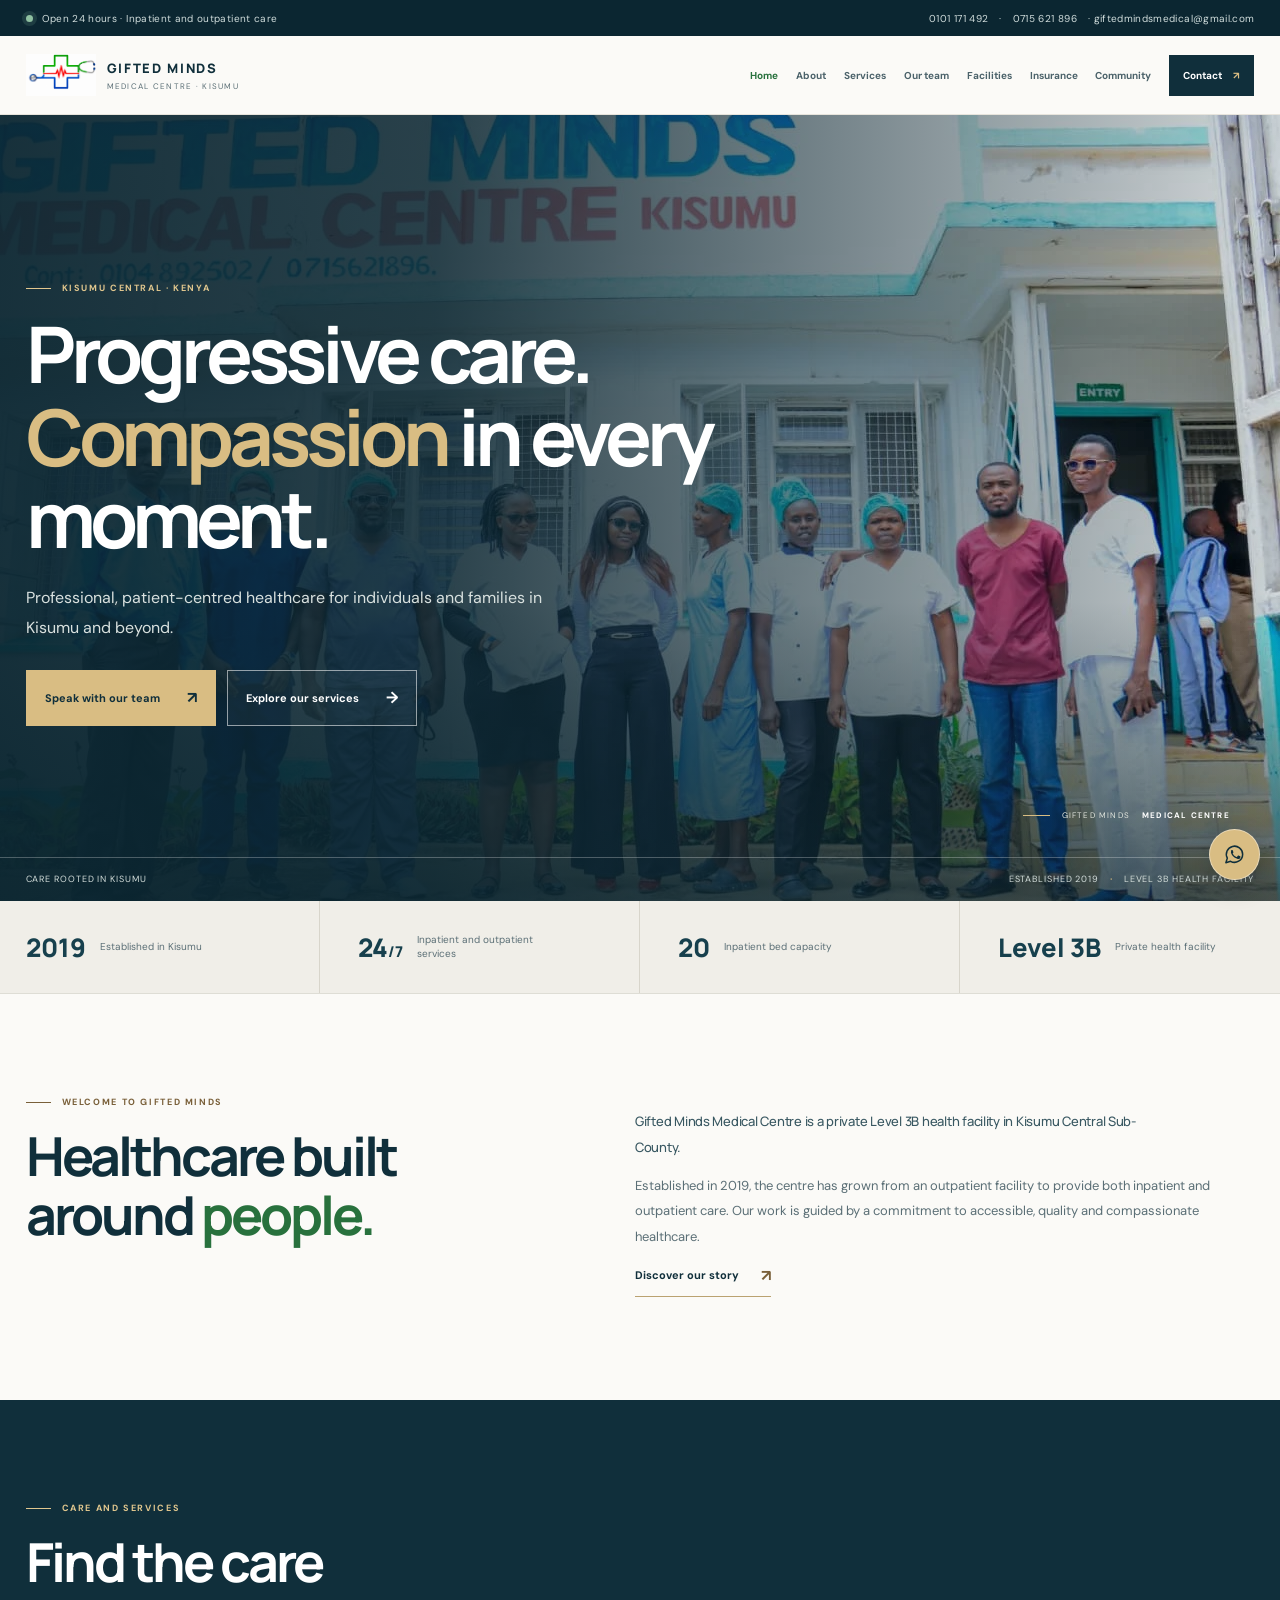
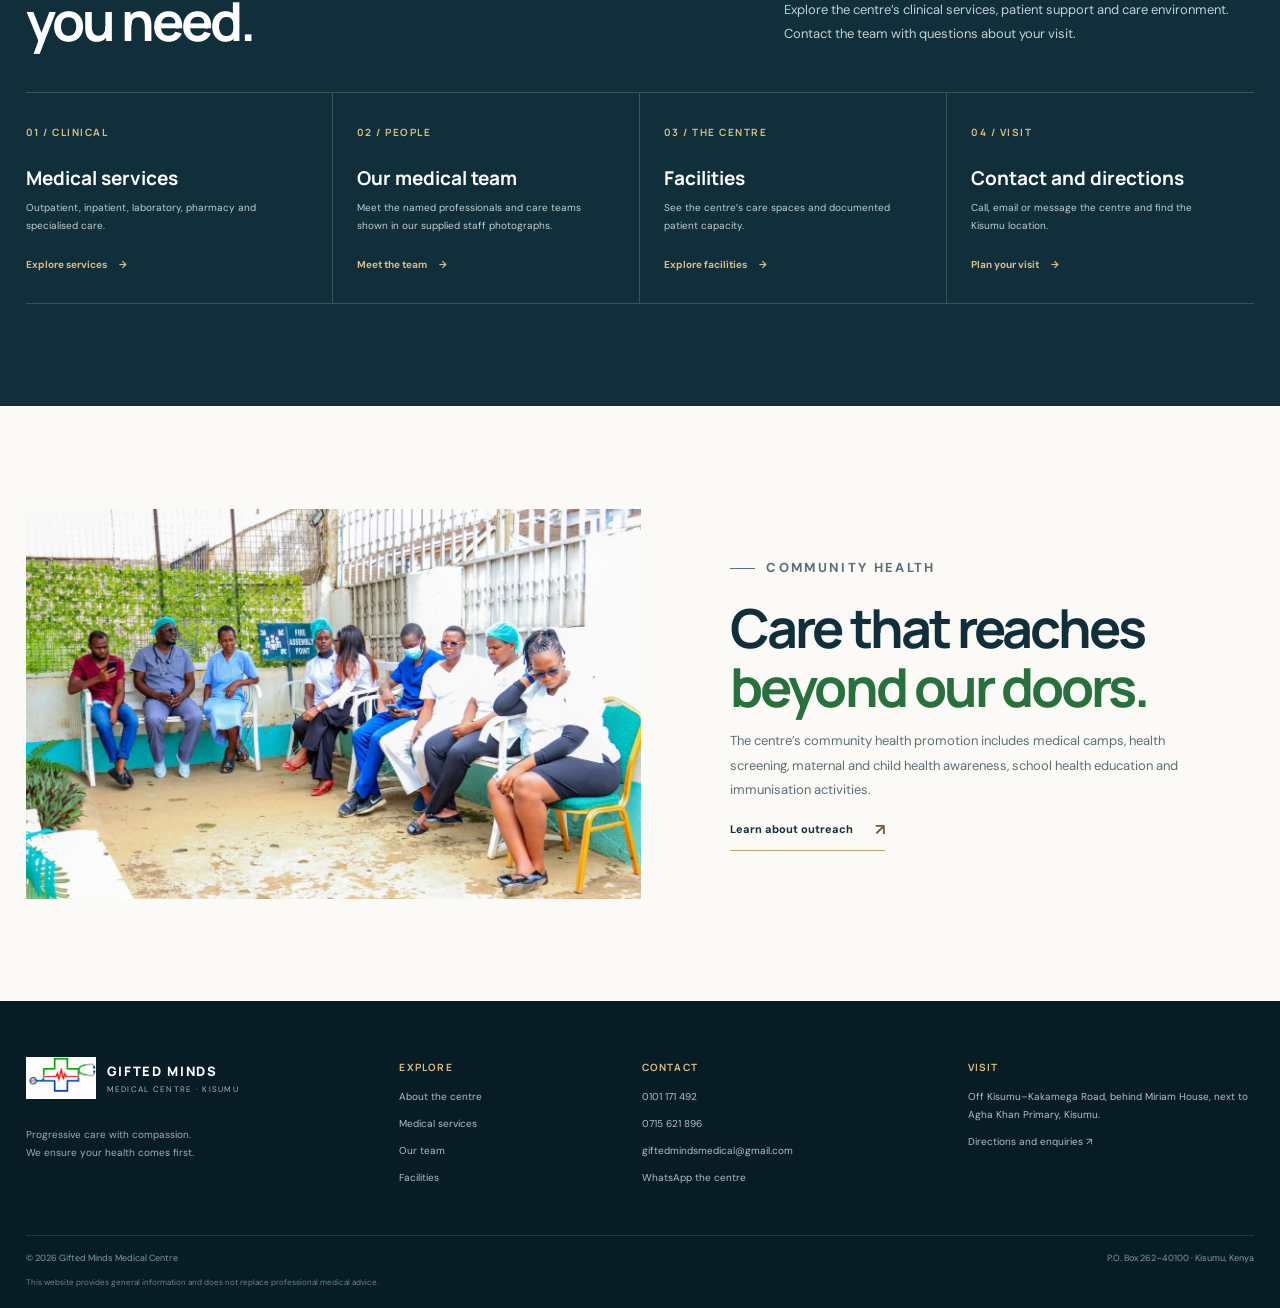
==== index.html @ 971e33fe "feat: publish Gifted Minds Medical Centre website" ====
<!doctype html>
<html lang="en-KE">
  <head>
    <meta charset="utf-8">
    <meta name="viewport" content="width=device-width, initial-scale=1">
    <meta name="theme-color" content="#102f3b">
    <meta name="description" content="Gifted Minds Medical Centre is a private Level 3B health facility in Kisumu, Kenya, with 24-hour inpatient and outpatient care.">
    <meta property="og:type" content="website">
    <meta property="og:title" content="Gifted Minds Medical Centre | Kisumu">
    <meta property="og:description" content="Progressive care with compassion. Discover services and contact Gifted Minds Medical Centre in Kisumu.">
    <meta property="og:image" content="assets/images/facility-19.23.43.webp">
    <title>

      Gifted Minds Medical Centre | Kisumu, Kenya

    </title>
    <link rel="icon" type="image/png" sizes="64x64" href="assets/favicon.png">
    <link rel="preconnect" href="https://fonts.googleapis.com">
    <link rel="preconnect" href="https://fonts.gstatic.com" crossorigin="">
    <link href="https://fonts.googleapis.com/css2?family=DM+Sans:wght@400;500;600;700&amp;family=Manrope:wght@400;500;600;700;800&amp;display=swap" rel="stylesheet">
    <link rel="stylesheet" href="styles.css">
  </head>
  <body>
    <a class="skip-link" href="#main-content">Skip to main content</a>
    <div class="utility">
      <div class="container utility__inner">
        <span class="utility__status"><i class="utility__dot" aria-hidden="true"></i>Open 24 hours · Inpatient and outpatient care</span>
        <div class="utility__contacts">
          <a href="tel:0101171492">0101 171 492</a><span aria-hidden="true">·</span><a href="tel:0715621896">0715 621 896</a><span class="utility__email">· <a href="mailto:giftedmindsmedical@gmail.com">giftedmindsmedical@gmail.com</a></span>
        </div>
      </div>
    </div>
    <header class="site-header">
      <div class="container nav-wrap">
        <a class="brand" href="index.html" aria-label="Gifted Minds Medical Centre home"><img class="brand-logo" src="assets/hospital-logo.png" width="600" height="362" alt="Gifted Minds Medical Centre logo"><span class="brand-copy"><strong>GIFTED MINDS</strong><small>MEDICAL CENTRE · KISUMU</small></span></a>
        <button class="menu-toggle" type="button" aria-label="Open navigation" aria-expanded="false" aria-controls="primary-navigation">
          <span></span><span></span><span></span>
        </button>
        <nav class="primary-nav" id="primary-navigation" aria-label="Main navigation">
          <a href="index.html" aria-current="page">Home</a><a href="about.html">About</a><a href="services.html">Services</a><a href="team.html">Our team</a><a href="facilities.html">Facilities</a><a href="insurance.html">Insurance</a><a href="community.html">Community</a><a class="nav-cta" href="contact.html">Contact <span aria-hidden="true">↗</span></a>
        </nav>
      </div>
    </header>
    <main id="main-content">
      <section class="home-hero" aria-labelledby="home-title">
        <img class="home-hero__image" src="assets/images/facility-19.23.43.webp" alt="Gifted Minds Medical Centre team outside the Kisumu facility" fetchpriority="high" width="1280" height="853">
        <div class="home-hero__shade" aria-hidden="true">
        </div>
        <div class="container home-hero__inner">
          <div class="home-hero__copy">
            <p class="eyebrow eyebrow--light">

              Kisumu Central · Kenya


            </p>
            <h1 id="home-title">

              Progressive care.<br><em>Compassion</em> in every moment.


            </h1>
            <p class="home-hero__summary">

              Professional, patient-centred healthcare for individuals and families in Kisumu and beyond.


            </p>
            <div class="home-hero__actions">
              <a class="button button--gold" href="contact.html">Speak with our team <span aria-hidden="true">↗</span></a><a class="button button--outline" href="services.html">Explore our services <span aria-hidden="true">→</span></a>
            </div>
          </div>
          <div class="home-hero__note" aria-hidden="true">

            GIFTED MINDS<br><b>MEDICAL CENTRE</b>
          </div>
        </div>
        <div class="hero-caption">
          <div class="container hero-caption__inner">
            <span>Care rooted in Kisumu</span><span>Established 2019 <b>·</b> Level 3B health facility</span>
          </div>
        </div>
      </section>
      <section class="home-facts" aria-label="Facility details">
        <div class="home-facts__item">
          <strong>2019</strong><span>Established in Kisumu</span>
        </div>
        <div class="home-facts__item">
          <strong>24<small>/7</small></strong><span>Inpatient and outpatient services</span>
        </div>
        <div class="home-facts__item">
          <strong>20</strong><span>Inpatient bed capacity</span>
        </div>
        <div class="home-facts__item">
          <strong>Level 3B</strong><span>Private health facility</span>
        </div>
      </section>
      <section class="section">
        <div class="container home-intro">
          <div>
            <p class="eyebrow">

              Welcome to Gifted Minds


            </p>
            <h2 class="display-title">

              Healthcare built around <em>people.</em>
            </h2>
          </div>
          <div class="home-intro__copy">
            <p class="lead">

              Gifted Minds Medical Centre is a private Level 3B health facility in Kisumu Central Sub-County.


            </p>
            <p>

              Established in 2019, the centre has grown from an outpatient facility to provide both inpatient and outpatient care. Our work is guided by a commitment to accessible, quality and compassionate healthcare.


            </p>
            <a class="text-link" href="about.html">Discover our story <span aria-hidden="true">↗</span></a>
          </div>
        </div>
      </section>
      <section class="section section--navy">
        <div class="container">
          <div class="section-head">
            <div>
              <p class="eyebrow eyebrow--light">

                Care and services


              </p>
              <h2 class="display-title">

                Find the care<br>you need.


              </h2>
            </div>
            <p>

              Explore the centre’s clinical services, patient support and care environment. Contact the team with questions about your visit.


            </p>
          </div>
          <div class="home-pathways">
            <article class="pathway">
              <span class="pathway__number">01 / CLINICAL</span>
              <h3>

                Medical services


              </h3>
              <p>

                Outpatient, inpatient, laboratory, pharmacy and specialised care.


              </p>
              <a href="services.html">Explore services <span aria-hidden="true">→</span></a>
            </article>
            <article class="pathway">
              <span class="pathway__number">02 / PEOPLE</span>
              <h3>

                Our medical team


              </h3>
              <p>

                Meet the named professionals and care teams shown in our supplied staff photographs.


              </p>
              <a href="team.html">Meet the team <span aria-hidden="true">→</span></a>
            </article>
            <article class="pathway">
              <span class="pathway__number">03 / THE CENTRE</span>
              <h3>

                Facilities


              </h3>
              <p>

                See the centre’s care spaces and documented patient capacity.


              </p>
              <a href="facilities.html">Explore facilities <span aria-hidden="true">→</span></a>
            </article>
            <article class="pathway">
              <span class="pathway__number">04 / VISIT</span>
              <h3>

                Contact and directions


              </h3>
              <p>

                Call, email or message the centre and find the Kisumu location.


              </p>
              <a href="contact.html">Plan your visit <span aria-hidden="true">→</span></a>
            </article>
          </div>
        </div>
      </section>
      <section class="section">
        <div class="container home-community">
          <div class="home-community__photo">
            <img src="assets/images/facility-19.23.42-1.webp" alt="Community members gathered during a health outreach activity" loading="lazy" width="1280" height="853">
          </div>
          <div class="home-community__copy">
            <p class="eyebrow">

              Community health


            </p>
            <h2 class="display-title">

              Care that reaches <em>beyond our doors.</em>
            </h2>
            <p>

              The centre’s community health promotion includes medical camps, health screening, maternal and child health awareness, school health education and immunisation activities.


            </p>
            <a class="text-link" href="community.html">Learn about outreach <span aria-hidden="true">↗</span></a>
          </div>
        </div>
      </section>
    </main>
    <footer class="site-footer">
      <div class="container footer-grid">
        <div>
          <a class="brand brand--footer" href="index.html"><img class="brand-logo" src="assets/hospital-logo.png" width="600" height="362" alt="Gifted Minds Medical Centre logo"><span class="brand-copy"><strong>GIFTED MINDS</strong><small>MEDICAL CENTRE · KISUMU</small></span></a>
          <p class="footer-about">

            Progressive care with compassion.<br>We ensure your health comes first.


          </p>
        </div>
        <div class="footer-col">
          <h2>

            Explore


          </h2>
          <a href="about.html">About the centre</a><a href="services.html">Medical services</a><a href="team.html">Our team</a><a href="facilities.html">Facilities</a>
        </div>
        <div class="footer-col">
          <h2>

            Contact


          </h2>
          <a href="tel:0101171492">0101 171 492</a><a href="tel:0715621896">0715 621 896</a><a href="mailto:giftedmindsmedical@gmail.com">giftedmindsmedical@gmail.com</a><a href="https://wa.me/254100261446" target="_blank" rel="noopener noreferrer">WhatsApp the centre</a>
        </div>
        <div class="footer-col">
          <h2>

            Visit


          </h2>
          <p>

            Off Kisumu–Kakamega Road, behind Miriam House, next to Agha Khan Primary, Kisumu.


          </p>
          <a href="contact.html">Directions and enquiries ↗</a>
        </div>
      </div>
      <div class="container footer-bottom">
        <span>© <span data-year=""></span> Gifted Minds Medical Centre</span><span>P.O. Box 262–40100 · Kisumu, Kenya</span>
      </div>
      <div class="container">
        <p class="footer-disclaimer">

          This website provides general information and does not replace professional medical advice.


        </p>
      </div>
    </footer>
    <a class="whatsapp-float" href="https://wa.me/254100261446" target="_blank" rel="noopener noreferrer" aria-label="Contact Gifted Minds Medical Centre on WhatsApp"><svg viewbox="0 0 24 24" aria-hidden="true"><path d="M20.5 11.7a8.5 8.5 0 0 1-12.6 7.4L3 20.5l1.5-4.7A8.5 8.5 0 1 1 20.5 11.7Z"></path><path d="M8.2 7.8c.3-.6.6-.6 1-.6h.4c.2 0 .4.1.5.4l.7 1.7c.1.2.1.4 0 .6l-.5.7c-.2.2-.3.4-.1.7.2.4.8 1.3 1.7 2 .9.8 1.7 1 2.1 1.2.3.1.5 0 .7-.2l.8-1c.2-.2.4-.3.7-.2l1.7.8c.3.1.4.3.4.5 0 .3-.2 1.3-.8 1.7-.5.4-1.2.7-2.1.5-.6-.1-1.4-.4-2.4-.9-1.4-.7-2.6-1.9-3.4-3-.7-.9-1.2-2-1.3-2.8-.1-.9.2-1.7.6-2.1Z"></path></svg></a><script src="script.js" defer=""></script>
  </body>
</html>
---- styles.css ----
:root {
  color-scheme: light;
  --navy: #102f3b;
  --navy-deep: #0b2631;
  --teal: #28713d;
  --teal-light: #e0ebe2;
  --gold: #d9bd83;
  --paper: #fbfaf7;
  --stone: #f0eee8;
  --ink: #173540;
  --muted: #5b6f76;
  --line: #deddd5;
  --white: #fff;
  --font-body: "DM Sans", "Segoe UI", sans-serif;
  --font-display: Manrope, "DM Sans", sans-serif;
  --site-width: 2560px;
  --header-stack: 114px;
  font-family: var(--font-body);
  color: var(--ink);
  background: var(--paper);
  font-synthesis: none;
  text-rendering: optimizeLegibility;
}

*,
*::before,
*::after { box-sizing: border-box; }

html { scroll-behavior: smooth; scroll-padding-top: 96px; }
body { margin: 0; min-width: 320px; background: var(--paper); font-size: 15px; line-height: 1.7; -webkit-font-smoothing: antialiased; }
img { display: block; max-width: 100%; }
a { color: inherit; text-decoration: none; }
button, a { -webkit-tap-highlight-color: transparent; }
a:focus-visible, button:focus-visible { outline: 2px solid var(--navy); outline-offset: 3px; box-shadow: 0 0 0 2px var(--white); }
::selection { color: var(--navy-deep); background: #e8d6aa; }

.skip-link { position: fixed; z-index: 100; top: 8px; left: 8px; padding: 10px 14px; color: var(--white); background: var(--navy); transform: translateY(-150%); }
.skip-link:focus { transform: translateY(0); }
.container { width: min(96%, var(--site-width)); margin-inline: auto; }
.eyebrow { display: flex; align-items: center; gap: 11px; margin: 0 0 17px; color: #795f39; font-size: 9px; font-weight: 700; letter-spacing: .18em; line-height: 1.4; text-transform: uppercase; }
.eyebrow::before { width: 25px; height: 1px; background: currentColor; content: ""; }
.eyebrow--light { color: #e1c78e; }
.display-title { margin: 0; color: var(--navy); font: 700 clamp(2.4rem, 4.2vw, 4.2rem)/1.1 var(--font-display); letter-spacing: -.055em; }
.display-title em { color: var(--teal); font-style: normal; }
.lead { color: #405d66; font: 500 clamp(1.05rem, 1.5vw, 1.28rem)/1.7 var(--font-display); letter-spacing: -.02em; }
.section { padding-block: clamp(64px, 8vw, 124px); }
.section--stone { background: var(--stone); }
.section--navy { color: var(--white); background: var(--navy); }
.section--navy .display-title { color: var(--white); }
.section--navy .display-title em, .page-intro--navy .display-title em { color: #b8dfb5; }
.section-head { display: flex; align-items: end; justify-content: space-between; gap: 36px; margin-bottom: 42px; }
.section-head > p { max-width: 470px; margin: 0 0 4px; color: var(--muted); font-size: 13px; line-height: 1.85; }
.section--navy .section-head > p { color: #c2d0d1; }
.body-copy { max-width: 68ch; color: var(--muted); font-size: 13px; line-height: 1.95; }
.text-link { display: inline-flex; align-items: center; gap: 22px; padding-bottom: 7px; border-bottom: 1px solid #baa271; color: var(--navy); font-size: 11px; font-weight: 700; }
.text-link span { color: #795f39; font-size: 16px; }
.button { display: inline-flex; min-height: 49px; align-items: center; justify-content: space-between; gap: 27px; padding: 13px 18px; border: 1px solid transparent; font-size: 11px; font-weight: 700; transition: background-color .2s ease, color .2s ease, transform .2s ease; }
.button:hover { transform: translateY(-2px); }
.button span { font-size: 16px; }
.button--gold { color: var(--navy); background: var(--gold); }
.button--gold:hover { background: #ead4a5; }
.button--outline { border-color: #ffffff8c; color: var(--white); background: #ffffff08; }
.button--outline:hover { background: #ffffff1c; }
.button--navy { color: var(--white); background: var(--navy); }
.button--navy:hover { background: var(--teal); }

/* Utility and global navigation */
.utility { min-height: 36px; color: #d2dedd; background: var(--navy-deep); font-size: 10px; letter-spacing: .035em; }
.utility__inner { display: flex; min-height: 36px; align-items: center; justify-content: space-between; gap: 16px; }
.utility__status { display: flex; align-items: center; gap: 9px; }
.utility__dot { width: 7px; height: 7px; border-radius: 50%; background: #8fc1a1; box-shadow: 0 0 0 4px #8fc1a126; }
.utility__contacts { display: flex; align-items: center; gap: 11px; }
.utility a:hover { color: var(--white); }
.site-header { position: sticky; z-index: 30; top: 0; border-bottom: 1px solid #e7e4dc; background: #fbfaf7f5; backdrop-filter: blur(14px); }
.nav-wrap { display: flex; min-height: 78px; align-items: center; justify-content: space-between; gap: 28px; }
.brand { display: inline-flex; flex: 0 0 auto; align-items: center; gap: 11px; }
.brand-logo { width: 70px; height: 44px; flex: 0 0 auto; object-fit: contain; }
.brand-copy { display: flex; flex-direction: column; line-height: 1.2; }
.brand-copy strong { color: var(--navy); font: 800 13px var(--font-display); letter-spacing: .13em; }
.brand-copy small { margin-top: 5px; color: #5b6f76; font-size: 8px; letter-spacing: .16em; }
.primary-nav { display: flex; align-items: center; justify-content: end; gap: clamp(12px, 1.4vw, 25px); }
.primary-nav a { color: #4b626a; font-size: 10px; font-weight: 700; white-space: nowrap; transition: color .2s ease; }
.primary-nav a:hover, .primary-nav a[aria-current="page"]:not(.nav-cta) { color: var(--teal); }
.primary-nav .nav-cta { padding: 12px 14px; color: var(--white); background: var(--navy); }
.primary-nav .nav-cta:hover, .primary-nav .nav-cta[aria-current="page"] { background: var(--teal); }
.nav-cta span { margin-left: 9px; color: var(--gold); }
.menu-toggle { display: none; width: 44px; height: 44px; align-items: center; justify-content: center; flex-direction: column; gap: 5px; border: 1px solid var(--line); background: transparent; cursor: pointer; }
.menu-toggle span { width: 19px; height: 2px; background: var(--navy); transition: transform .2s ease, opacity .2s ease; }
.menu-toggle[aria-expanded="true"] span:first-child { transform: translateY(7px) rotate(45deg); }
.menu-toggle[aria-expanded="true"] span:nth-child(2) { opacity: 0; }
.menu-toggle[aria-expanded="true"] span:last-child { transform: translateY(-7px) rotate(-45deg); }

/* Home hero: header stack plus hero equals the visible first screen */
.home-hero { position: relative; display: flex; min-height: calc(100vh - var(--header-stack)); min-height: calc(100svh - var(--header-stack)); overflow: hidden; align-items: center; color: var(--white); background: var(--navy-deep); }
.home-hero__image, .home-hero__shade { position: absolute; inset: 0; width: 100%; height: 100%; }
.home-hero__image { object-fit: cover; object-position: center 42%; }
.home-hero__shade { background: linear-gradient(90deg, #0b2631f2 0%, #0b2631df 34%, #0b263188 67%, #0b26312b 100%), linear-gradient(0deg, #081e27a8 0%, transparent 38%); }
.home-hero__inner { position: relative; z-index: 1; display: flex; min-height: calc(100vh - var(--header-stack)); min-height: calc(100svh - var(--header-stack)); align-items: center; padding-block: clamp(56px, 8vh, 96px) 80px; }
.home-hero__copy { width: min(66%, 900px); }
.home-hero h1 { max-width: 900px; margin: 0; color: var(--white); font: 700 clamp(3.2rem, 6.1vw, 6rem)/1.06 var(--font-display); letter-spacing: -.065em; }
.home-hero h1 em { color: var(--gold); font-style: normal; }
.home-hero__summary { max-width: 550px; margin: 23px 0 28px; color: #d9e1df; font-size: clamp(14px, 1.25vw, 17px); line-height: 1.85; }
.home-hero__actions { display: flex; flex-wrap: wrap; gap: 11px; }
.home-hero__note { position: absolute; right: 2%; bottom: 10%; display: flex; align-items: center; gap: 12px; color: #e2e6df; font-size: 8px; letter-spacing: .15em; line-height: 1.7; }
.home-hero__note::before { width: 27px; height: 1px; background: var(--gold); content: ""; }
.home-hero__note b { color: var(--white); }
.hero-caption { position: absolute; right: 0; bottom: 0; left: 0; border-top: 1px solid #ffffff43; }
.hero-caption__inner { display: flex; min-height: 43px; align-items: center; justify-content: space-between; gap: 20px; color: #d3ddda; font-size: 9px; letter-spacing: .1em; text-transform: uppercase; }
.hero-caption b { padding-inline: 8px; color: var(--gold); }
.home-facts { display: grid; grid-template-columns: repeat(4, 1fr); border-bottom: 1px solid var(--line); background: var(--stone); }
.home-facts__item { display: flex; min-height: 92px; align-items: center; gap: 14px; padding-inline: clamp(15px, 3vw, 46px); border-right: 1px solid #d8d5cb; }
.home-facts__item:first-child { padding-left: max(2vw, calc((100vw - var(--site-width)) / 2)); }
.home-facts__item:last-child { border: 0; }
.home-facts strong { color: #17404d; font: 800 clamp(19px, 2vw, 27px) var(--font-display); white-space: nowrap; }
.home-facts small { font-size: .58em; }
.home-facts span { max-width: 135px; color: #5b6f76; font-size: 10px; line-height: 1.45; }

/* Page introductions and breadcrumbs */
.breadcrumb { display: flex; flex-wrap: wrap; align-items: center; gap: 8px; margin: 0 0 18px; color: #5b6f76; font-size: 10px; }
.breadcrumb a:hover { color: var(--teal); }
.breadcrumb span[aria-current="page"] { color: var(--ink); }
.page-intro { display: grid; grid-template-columns: 1.03fr .97fr; min-height: clamp(420px, 43vw, 620px); background: var(--stone); }
.page-intro__copy { display: flex; flex-direction: column; justify-content: center; padding: clamp(44px, 7vw, 112px) 4vw; }
.page-intro__copy > p:not(.eyebrow):not(.breadcrumb) { max-width: 610px; color: #566b72; font-size: 14px; line-height: 1.9; }
.page-intro__media { position: relative; min-height: 390px; overflow: hidden; background: #d7d8d2; }
.page-intro__media img { width: 100%; height: 100%; object-fit: cover; position: absolute; inset: 0; }
.page-intro__media::after { position: absolute; inset: 45% 0 0; background: linear-gradient(transparent, #0b26315c); content: ""; }
.page-intro__caption { position: absolute; z-index: 1; right: 18px; bottom: 16px; left: 18px; color: var(--white); font-size: 9px; letter-spacing: .08em; }
.page-intro--navy { color: var(--white); background: var(--navy); }
.page-intro--navy .display-title { color: var(--white); }
.page-intro--navy .page-intro__copy > p:not(.eyebrow):not(.breadcrumb) { color: #c2d0d1; }
.page-intro--navy .breadcrumb { color: #b5c6c7; }
.page-intro--navy .breadcrumb span[aria-current="page"] { color: var(--white); }
.page-intro--plain { grid-template-columns: 1fr; min-height: 0; }
.page-intro--plain .page-intro__copy { min-height: 340px; padding-block: 64px; }
.page-intro--plain .display-title { max-width: 970px; }
.page-intro--plain .page-intro__copy > p:not(.eyebrow):not(.breadcrumb) { max-width: 750px; }

/* Home page feature layouts */
.home-intro { display: grid; grid-template-columns: .9fr 1.1fr; gap: clamp(42px, 8vw, 140px); align-items: start; }
.home-intro__copy > p { max-width: 68ch; color: var(--muted); font-size: 13px; line-height: 1.95; }
.home-intro__copy .lead { color: #385761; }
.home-pathways { display: grid; grid-template-columns: repeat(4, 1fr); border-top: 1px solid #ffffff2b; border-bottom: 1px solid #ffffff2b; }
.pathway { min-height: 210px; padding: 26px 24px; border-right: 1px solid #ffffff2b; transition: background-color .2s ease; }
.pathway:first-child { padding-left: 0; }
.pathway:last-child { border: 0; }
.pathway:hover { background: #ffffff0a; }
.pathway__number { color: var(--gold); font: 700 10px var(--font-display); letter-spacing: .15em; }
.pathway h3 { margin: 21px 0 8px; color: var(--white); font: 700 19px var(--font-display); }
.pathway p { max-width: 250px; margin: 0 0 17px; color: #c1cecf; font-size: 10px; line-height: 1.75; }
.pathway a { display: inline-flex; gap: 12px; color: var(--gold); font-size: 10px; font-weight: 700; }
.home-community { display: grid; grid-template-columns: 1.08fr .92fr; gap: clamp(38px, 7vw, 100px); align-items: center; }
.home-community__photo { position: relative; min-height: 390px; }
.home-community__photo img { position: absolute; inset: 0; width: 100%; height: 100%; object-fit: cover; }
.home-community__copy p { max-width: 55ch; color: var(--muted); font-size: 13px; line-height: 1.9; }

/* About page */
.story-grid { display: grid; grid-template-columns: .85fr 1.15fr; gap: clamp(45px, 8vw, 130px); align-items: start; }
.story-grid__aside { position: relative; min-height: 510px; }
.story-grid__aside img { position: absolute; inset: 0; width: 100%; height: 100%; object-fit: cover; }
.story-grid__copy > p { color: var(--muted); font-size: 13px; line-height: 1.95; }
.mission-grid { display: grid; grid-template-columns: repeat(2, 1fr); border-top: 1px solid var(--line); border-bottom: 1px solid var(--line); }
.mission { padding: 32px 36px 35px 0; }
.mission + .mission { padding-left: 36px; border-left: 1px solid var(--line); }
.mission small { color: #795f39; font-size: 9px; font-weight: 700; letter-spacing: .15em; }
.mission p { max-width: 54ch; color: #38545d; font: 600 19px/1.6 var(--font-display); }
.values-grid { display: grid; grid-template-columns: 1.2fr repeat(5, 1fr); gap: 17px; }
.values-grid--spaced { margin-top: 32px; }
.value { min-height: 115px; padding-left: 16px; border-left: 1px solid #d8d4ca; }
.value b { display: block; margin-bottom: 12px; color: #795f39; font: 700 9px var(--font-display); }
.value strong { color: #294750; font: 700 12px/1.5 var(--font-display); }
.history-band { display: grid; grid-template-columns: 1fr 2fr; gap: 70px; align-items: start; }
.history-band__year { color: var(--gold); font: 800 clamp(52px, 8vw, 110px)/1 var(--font-display); letter-spacing: -.06em; }
.history-band__copy { color: #d0dcdb; font-size: 13px; line-height: 1.95; }
.history-band__copy strong { color: var(--white); }
.quality-layout { display: grid; grid-template-columns: 1fr 1fr; gap: clamp(40px, 7vw, 100px); align-items: start; }
.quality-layout .body-copy { margin-top: 18px; }
.quality-list { padding-top: 5px; }
.quality-list h2 { margin: 0 0 13px; color: var(--navy); font: 700 16px var(--font-display); }
.quality-list ul { display: grid; grid-template-columns: 1fr 1fr; gap: 0 20px; margin: 0; padding: 0; list-style: none; border-top: 1px solid var(--line); }
.quality-list li { padding: 11px 0; border-bottom: 1px solid var(--line); color: #425b62; font-size: 10px; }
.quality-list li::before { margin-right: 8px; color: #795f39; content: "+"; }
.quality-list p { margin: 15px 0 0; color: var(--muted); font-size: 10px; }

/* Services */
.service-groups { display: grid; grid-template-columns: repeat(3, 1fr); gap: 1px; border: 1px solid #ffffff23; background: #ffffff23; }
.service-group { min-height: 300px; padding: 27px clamp(20px, 2.4vw, 36px); background: #123542; }
.service-group__index { color: var(--gold); font-size: 8px; font-weight: 700; letter-spacing: .16em; }
.service-group h2 { margin: 15px 0 9px; color: var(--white); font: 700 21px var(--font-display); letter-spacing: -.03em; }
.service-group p { min-height: 45px; margin: 0 0 13px; color: #bccbcd; font-size: 11px; line-height: 1.7; }
.service-group ul { margin: 0; padding: 0; list-style: none; }
.service-group li { padding: 7px 0; border-top: 1px solid #ffffff18; color: #e1e7e4; font-size: 10px; }
.service-group li::before { margin-right: 8px; color: var(--gold); content: "—"; }
.service-note { display: flex; align-items: center; justify-content: space-between; gap: 24px; margin-top: 26px; padding: 20px 0; border-block: 1px solid #ffffff33; }
.service-note p { margin: 0; color: #d0dcdb; font-size: 12px; }
.service-note strong { color: var(--white); }
.service-note a { flex: 0 0 auto; color: var(--gold); font-size: 11px; font-weight: 700; }

/* People page */
.team-feature { display: grid; grid-template-columns: 1fr 1fr; gap: clamp(40px, 7vw, 100px); align-items: center; }
.team-feature__image { position: relative; min-height: 520px; background: var(--stone); }
.team-feature__image img { position: absolute; inset: 0; width: 100%; height: 100%; object-fit: cover; object-position: center 27%; }
.team-feature__copy > p { max-width: 62ch; color: var(--muted); font-size: 13px; line-height: 1.9; }
.people-grid { display: grid; grid-template-columns: repeat(4, 1fr); gap: 16px; }
.person { position: relative; min-height: 340px; overflow: hidden; background: #d5d6d0; }
.person img { position: absolute; inset: 0; width: 100%; height: 100%; object-fit: cover; object-position: center 28%; transition: transform .35s ease; }
.person:hover img { transform: scale(1.025); }
.person::after { position: absolute; inset: 35% 0 0; background: linear-gradient(transparent, #0a222acc); content: ""; }
.person__caption { position: absolute; z-index: 1; right: 15px; bottom: 15px; left: 15px; color: var(--white); }
.person__caption small { color: #e7ce98; font-size: 8px; font-weight: 700; letter-spacing: .13em; text-transform: uppercase; }
.person__caption h2 { margin: 5px 0 0; font: 700 15px/1.35 var(--font-display); }
.person--wide { grid-column: span 2; }
.team-roles { display: grid; grid-template-columns: repeat(4, 1fr); gap: 20px; margin-top: 44px; padding-top: 25px; border-top: 1px solid var(--line); }
.team-roles p { margin: 0; color: #425c64; font-size: 11px; }

/* Facilities */
.facility-gallery { display: grid; grid-template-columns: 1.45fr .85fr .85fr; grid-template-rows: 240px 220px; gap: 12px; }
.facility-gallery figure { position: relative; overflow: hidden; margin: 0; background: #dedbd2; }
.facility-gallery figure:first-child { grid-row: span 2; }
.facility-gallery img { width: 100%; height: 100%; object-fit: cover; transition: transform .35s ease; }
.facility-gallery figure:hover img { transform: scale(1.025); }
.facility-gallery figcaption { position: absolute; right: 0; bottom: 0; left: 0; padding: 18px 15px 12px; color: var(--white); background: linear-gradient(transparent, #0a222acc); font-size: 9px; letter-spacing: .06em; }
.facility-facts { display: grid; grid-template-columns: repeat(4, 1fr); margin-top: 46px; border-block: 1px solid var(--line); }
.facility-fact { padding: 23px 20px; border-right: 1px solid var(--line); }
.facility-fact:first-child { padding-left: 0; }
.facility-fact:last-child { border: 0; }
.facility-fact strong { display: block; color: var(--navy); font: 800 26px var(--font-display); }
.facility-fact span { color: var(--muted); font-size: 10px; }
.facility-list { display: grid; grid-template-columns: repeat(3, 1fr); gap: 0 22px; margin: 25px 0 0; padding: 0; list-style: none; }
.facility-list li { padding: 11px 0; border-bottom: 1px solid var(--line); color: #425b62; font-size: 11px; }
.facility-list li::before { margin-right: 9px; color: #a98d59; content: "+"; }

/* Insurance and community */
.insurance-layout { display: grid; grid-template-columns: .86fr 1.14fr; gap: clamp(38px, 7vw, 110px); align-items: start; }
.insurance-copy p { max-width: 60ch; color: var(--muted); font-size: 13px; line-height: 1.9; }
.insurance-list { border-top: 1px solid var(--line); }
.insurance-row { display: grid; grid-template-columns: 36px 1fr auto; gap: 14px; align-items: center; padding: 19px 0; border-bottom: 1px solid var(--line); }
.insurance-row__icon { display: grid; width: 28px; height: 28px; place-items: center; border-radius: 50%; color: #397359; background: #e2eee7; font-size: 13px; }
.insurance-row__icon--pending { color: #7b613a; background: #f0eadb; }
.insurance-row__text { display: flex; flex-direction: column; }
.insurance-row__text strong { color: #294750; font: 700 13px var(--font-display); }
.insurance-row__text small { margin-top: 4px; color: #5b6f76; font-size: 10px; }
.insurance-row__status { color: #356347; font-size: 8px; font-weight: 700; letter-spacing: .08em; white-space: nowrap; }
.insurance-row__status--pending { color: #7b613a; }
.notice { margin-top: 22px; padding: 18px 20px; border-left: 2px solid var(--gold); background: var(--stone); color: #52686d; font-size: 11px; line-height: 1.8; }
.community-story { display: grid; grid-template-columns: 1.04fr .96fr; gap: clamp(40px, 7vw, 105px); align-items: center; }
.community-story__image { position: relative; min-height: 510px; }
.community-story__image img { position: absolute; inset: 0; width: 100%; height: 100%; object-fit: cover; }
.community-story__copy p { color: var(--muted); font-size: 13px; line-height: 1.9; }
.outreach-list { display: grid; grid-template-columns: 1fr 1fr; margin-top: 22px; border-top: 1px solid var(--line); }
.outreach-list span { padding: 12px 8px 12px 0; border-bottom: 1px solid var(--line); color: #36545c; font-size: 10px; }
.outreach-list span::before { margin-right: 9px; color: #aa8d59; content: "+"; }
.community-partners { padding: 25px 0; border-block: 1px solid #ffffff32; color: #cfdbda; font-size: 11px; line-height: 1.9; }
.community-partners strong { color: var(--white); }

/* Contact */
.contact-layout { display: grid; grid-template-columns: 1fr 1fr; gap: 18px; }
.contact-panel { padding: clamp(24px, 4vw, 48px); background: var(--stone); }
.contact-panel--navy { color: var(--white); background: var(--navy); }
.contact-panel h2 { margin: 0 0 20px; font: 700 22px var(--font-display); }
.contact-panel--navy h2 { color: var(--white); }
.contact-panel address { color: #52686e; font-size: 13px; font-style: normal; line-height: 1.9; }
.contact-panel--navy address { color: #d1dddb; }
.contact-detail-list { display: flex; flex-direction: column; gap: 0; margin-top: 14px; }
.contact-detail-list a { padding: 12px 0; border-top: 1px solid #ffffff2a; color: var(--white); font-size: 13px; }
.contact-detail-list a:hover { color: var(--gold); }
.contact-map { display: flex; min-height: 300px; flex-direction: column; align-items: flex-start; justify-content: space-between; padding: clamp(24px, 4vw, 48px); color: var(--white); background: var(--teal); }
.contact-map h2 { max-width: 400px; margin: 0; font: 700 clamp(26px, 3vw, 38px)/1.2 var(--font-display); letter-spacing: -.04em; }
.contact-map p { max-width: 460px; color: #e4eeeb; font-size: 12px; }
.contact-map .button { border-color: #ffffff92; color: var(--white); }
.contact-map .button:hover { color: var(--navy); background: var(--white); }
.contact-cta { display: flex; flex-wrap: wrap; gap: 10px; margin-top: 25px; }
.contact-note { margin-top: 20px; color: #b8c9c9; font-size: 10px; }

/* Footer and persistent contact */
.site-footer { padding: 55px 0 18px; color: var(--white); background: #071c25; }
.footer-grid { display: grid; grid-template-columns: 1.35fr .8fr 1.15fr 1.2fr; gap: clamp(22px, 4vw, 65px); padding-bottom: 39px; }
.brand--footer .brand-copy strong { color: var(--white); }
.brand--footer .brand-copy small { color: #a4b5b7; }
.footer-about { max-width: 280px; margin: 17px 0 0; color: #9db0b4; font-size: 10px; line-height: 1.8; }
.footer-col h2 { margin: 4px 0 14px; color: var(--gold); font: 700 10px var(--font-display); letter-spacing: .12em; text-transform: uppercase; }
.footer-col a, .footer-col p { display: block; margin: 0 0 9px; color: #b2c1c2; font-size: 10px; line-height: 1.8; }
.footer-col a:hover { color: var(--gold); }
.footer-col p { overflow-wrap: anywhere; }
.footer-bottom { display: flex; justify-content: space-between; gap: 18px; padding-top: 15px; border-top: 1px solid #ffffff20; color: #82999e; font-size: 9px; }
.footer-disclaimer { margin: 10px 0 0; color: #6f878d; font-size: 8px; }
.whatsapp-float { position: fixed; z-index: 25; right: 20px; bottom: 20px; display: grid; width: 51px; height: 51px; place-items: center; border: 1px solid #ffffff70; border-radius: 50%; color: var(--navy); background: var(--gold); box-shadow: 0 8px 24px #0003; transition: transform .2s ease, background-color .2s ease; }
.whatsapp-float:hover { transform: translateY(-3px); background: #ead4a5; }
.whatsapp-float svg { width: 23px; height: 23px; fill: none; stroke: currentColor; stroke-width: 1.6; stroke-linecap: round; stroke-linejoin: round; }
.whatsapp-float svg path + path { fill: currentColor; stroke: none; }

@media (min-width: 1800px) {
  .home-hero h1 { font-size: clamp(76px, 5vw, 112px); }
  .home-hero__copy { width: min(62%, 1080px); }
  .home-hero__summary { max-width: 630px; font-size: 18px; }
  .facility-gallery { grid-template-rows: 300px 260px; }
  .person { min-height: 410px; }
}

@media (max-width: 1200px) {
  :root { --header-stack: 108px; }
  .nav-wrap { min-height: 72px; }
  .primary-nav { gap: 12px; }
  .primary-nav a { font-size: 9px; }
  .brand-copy strong { font-size: 12px; }
  .brand-logo { width: 62px; height: 40px; }
  .home-pathways { grid-template-columns: repeat(2, 1fr); }
  .pathway:nth-child(2) { border-right: 0; }
  .pathway:nth-child(n+3) { border-top: 1px solid #ffffff2b; }
  .values-grid { grid-template-columns: repeat(3, 1fr); }
  .values-grid > :first-child { grid-column: span 3; }
  .value { min-height: 85px; }
  .people-grid { grid-template-columns: repeat(3, 1fr); }
  .team-roles { grid-template-columns: repeat(3, 1fr); }
}

@media (max-width: 980px) {
  :root { --header-stack: 104px; }
  .container { width: 94%; }
  .nav-wrap { min-height: 68px; }
  .menu-toggle { display: flex; }
  .primary-nav { position: absolute; top: 100%; right: 0; left: 0; display: none; max-height: calc(100dvh - 104px); overflow-y: auto; align-items: stretch; flex-direction: column; gap: 0; padding: 12px 3% 22px; border-bottom: 1px solid var(--line); background: var(--paper); box-shadow: 0 18px 30px #102f3b1c; }
  .primary-nav.is-open { display: flex; }
  .primary-nav a { padding: 12px 2px; border-bottom: 1px solid #e9e6de; font-size: 12px; }
  .primary-nav .nav-cta { margin-top: 12px; padding: 13px 15px; border-bottom: 0; text-align: center; }
  .home-hero__copy { width: min(75%, 820px); }
  .home-hero__note { display: none; }
  .page-intro { min-height: 410px; }
  .page-intro__copy { padding: 48px 5vw; }
  .home-intro, .story-grid, .team-feature, .insurance-layout, .quality-layout { gap: 45px; }
  .service-groups { grid-template-columns: repeat(2, 1fr); }
  .service-group { min-height: 280px; }
  .facility-gallery { grid-template-columns: 1.2fr .8fr; grid-template-rows: 250px 190px; }
  .facility-gallery figure:first-child { grid-row: span 2; }
  .facility-gallery figure:last-child { display: none; }
  .facility-facts { grid-template-columns: repeat(4, 1fr); }
  .facility-list { grid-template-columns: repeat(2, 1fr); }
  .footer-grid { grid-template-columns: repeat(2, 1fr); }
}

@media (max-width: 700px) {
  :root { --header-stack: 104px; }
  html { scroll-padding-top: 76px; }
  body { font-size: 14px; }
  .container { width: calc(100% - 34px); }
  .utility__inner { justify-content: center; min-height: 36px; }
  .utility__status, .utility__email { display: none; }
  .utility__contacts { justify-content: center; gap: 8px; font-size: 9px; }
  .nav-wrap { min-height: 68px; }
  .brand-logo { width: 58px; height: 37px; }
  .brand-copy strong { font-size: 11px; }
  .brand-copy small { font-size: 7px; }
  .primary-nav { padding-inline: 17px; }
  .primary-nav a { padding-block: 11px; }
  .home-hero { min-height: calc(100vh - var(--header-stack)); min-height: calc(100svh - var(--header-stack)); align-items: flex-start; }
  .home-hero__image { object-position: 58% center; }
  .home-hero__shade { background: linear-gradient(90deg, #0b2631ed 0%, #0b2631c9 72%, #0b263168 100%), linear-gradient(0deg, #081e27ba 0%, transparent 52%); }
  .home-hero__inner { min-height: calc(100vh - var(--header-stack)); min-height: calc(100svh - var(--header-stack)); align-items: center; padding-block: 50px 68px; }
  .home-hero__copy { width: 100%; }
  .home-hero h1 { font-size: clamp(42px, 11.5vw, 57px); }
  .home-hero__summary { max-width: 410px; margin-block: 18px 23px; font-size: 13px; }
  .home-hero__actions { gap: 8px; }
  .button { min-height: 46px; gap: 15px; padding: 12px 13px; font-size: 10px; }
  .hero-caption__inner { min-height: 38px; gap: 12px; font-size: 7px; letter-spacing: .04em; }
  .home-facts { grid-template-columns: repeat(2, 1fr); }
  .home-facts__item, .home-facts__item:first-child { min-height: 70px; padding: 10px 12px; border-right: 1px solid #d8d5cb; }
  .home-facts__item:nth-child(2) { border-right: 0; }
  .home-facts__item:nth-child(-n+2) { border-bottom: 1px solid #d8d5cb; }
  .home-facts strong { font-size: 18px; }
  .home-facts span { font-size: 8px; }
  .section { padding-block: 66px; }
  .display-title { font-size: clamp(38px, 11vw, 48px); }
  .section-head { display: block; margin-bottom: 28px; }
  .section-head > p { margin-top: 14px; font-size: 12px; }
  .home-intro, .story-grid, .team-feature, .insurance-layout, .community-story, .quality-layout { grid-template-columns: 1fr; gap: 25px; }
  .home-intro .display-title, .story-grid .display-title, .team-feature .display-title, .insurance-layout .display-title, .community-story .display-title { font-size: 42px; }
  .home-intro__copy > p, .story-grid__copy > p { font-size: 12px; }
  .home-pathways { grid-template-columns: 1fr; }
  .pathway, .pathway:first-child { min-height: 0; padding: 20px 0; border-right: 0; border-bottom: 1px solid #ffffff2b; }
  .pathway:last-child { border-bottom: 0; }
  .pathway h3 { margin-top: 10px; }
  .home-community { grid-template-columns: 1fr; gap: 24px; }
  .home-community__photo { min-height: 280px; }
  .page-intro { grid-template-columns: 1fr; }
  .page-intro__copy { padding: 39px 17px 34px; }
  .page-intro__copy > p:not(.eyebrow):not(.breadcrumb) { font-size: 12px; }
  .page-intro__media { min-height: 275px; }
  .page-intro--plain .page-intro__copy { min-height: 0; padding-block: 40px; }
  .breadcrumb { margin-bottom: 13px; font-size: 9px; }
  .story-grid__aside { min-height: 320px; order: 2; }
  .story-grid__copy { order: 1; }
  .mission-grid { grid-template-columns: 1fr; }
  .mission { padding: 22px 0; }
  .mission + .mission { padding-left: 0; border-top: 1px solid var(--line); border-left: 0; }
  .mission p { margin-bottom: 0; font-size: 16px; }
  .quality-list ul { grid-template-columns: 1fr; }
  .values-grid { grid-template-columns: repeat(2, 1fr); gap: 12px; }
  .values-grid > :first-child { grid-column: span 2; }
  .value { min-height: 78px; padding-left: 10px; }
  .value strong { font-size: 10px; }
  .history-band { grid-template-columns: 1fr; gap: 18px; }
  .history-band__year { font-size: 64px; }
  .history-band__copy { font-size: 12px; }
  .service-groups { grid-template-columns: 1fr; }
  .service-group { min-height: 0; padding: 22px 20px; }
  .service-group p { min-height: 0; }
  .service-note { align-items: flex-start; flex-direction: column; gap: 12px; }
  .team-feature__image { min-height: 370px; }
  .people-grid { grid-template-columns: repeat(2, minmax(0, 1fr)); gap: 9px; }
  .person { min-height: 245px; }
  .person__caption { right: 9px; bottom: 10px; left: 9px; }
  .person__caption small { font-size: 7px; }
  .person__caption h2 { font-size: 11px; }
  .person--wide { grid-column: span 2; min-height: 220px; }
  .team-roles { grid-template-columns: repeat(2, 1fr); gap: 14px; }
  .facility-gallery { grid-template-columns: 1fr 1fr; grid-template-rows: 250px 160px; gap: 8px; }
  .facility-gallery figure:first-child { grid-column: span 2; grid-row: auto; }
  .facility-gallery figure:last-child { display: block; }
  .facility-gallery figcaption { padding: 14px 9px 8px; font-size: 8px; }
  .facility-facts { grid-template-columns: repeat(2, 1fr); margin-top: 25px; }
  .facility-fact, .facility-fact:first-child { padding: 14px 10px; border-right: 1px solid var(--line); border-bottom: 1px solid var(--line); }
  .facility-fact:nth-child(2n) { border-right: 0; }
  .facility-fact:nth-last-child(-n+2) { border-bottom: 0; }
  .facility-fact strong { font-size: 21px; }
  .facility-list { grid-template-columns: 1fr; gap: 0; }
  .insurance-row { grid-template-columns: 30px 1fr; gap: 10px; }
  .insurance-row__status { grid-column: 2; }
  .notice { font-size: 10px; }
  .community-story__image { min-height: 330px; order: 2; }
  .outreach-list { grid-template-columns: 1fr 1fr; }
  .contact-layout { grid-template-columns: 1fr; gap: 10px; }
  .contact-panel { padding: 23px 19px; }
  .contact-map { min-height: 260px; padding: 23px 19px; }
  .contact-map h2 { font-size: 31px; }
  .contact-cta { gap: 8px; }
  .contact-note { font-size: 9px; }
  .footer-grid { grid-template-columns: 1fr 1fr; gap: 25px 17px; }
  .footer-grid > :first-child, .footer-grid > :last-child { grid-column: span 2; }
  .footer-col a, .footer-col p { overflow-wrap: anywhere; }
  .footer-bottom { display: block; line-height: 2; }
  .footer-bottom span { display: block; }
  .whatsapp-float { right: 12px; bottom: 12px; width: 46px; height: 46px; }
}

@media (prefers-reduced-motion: reduce) {
  html { scroll-behavior: auto; }
  *, *::before, *::after { scroll-behavior: auto !important; transition-duration: .01ms !important; animation-duration: .01ms !important; animation-iteration-count: 1 !important; }
}
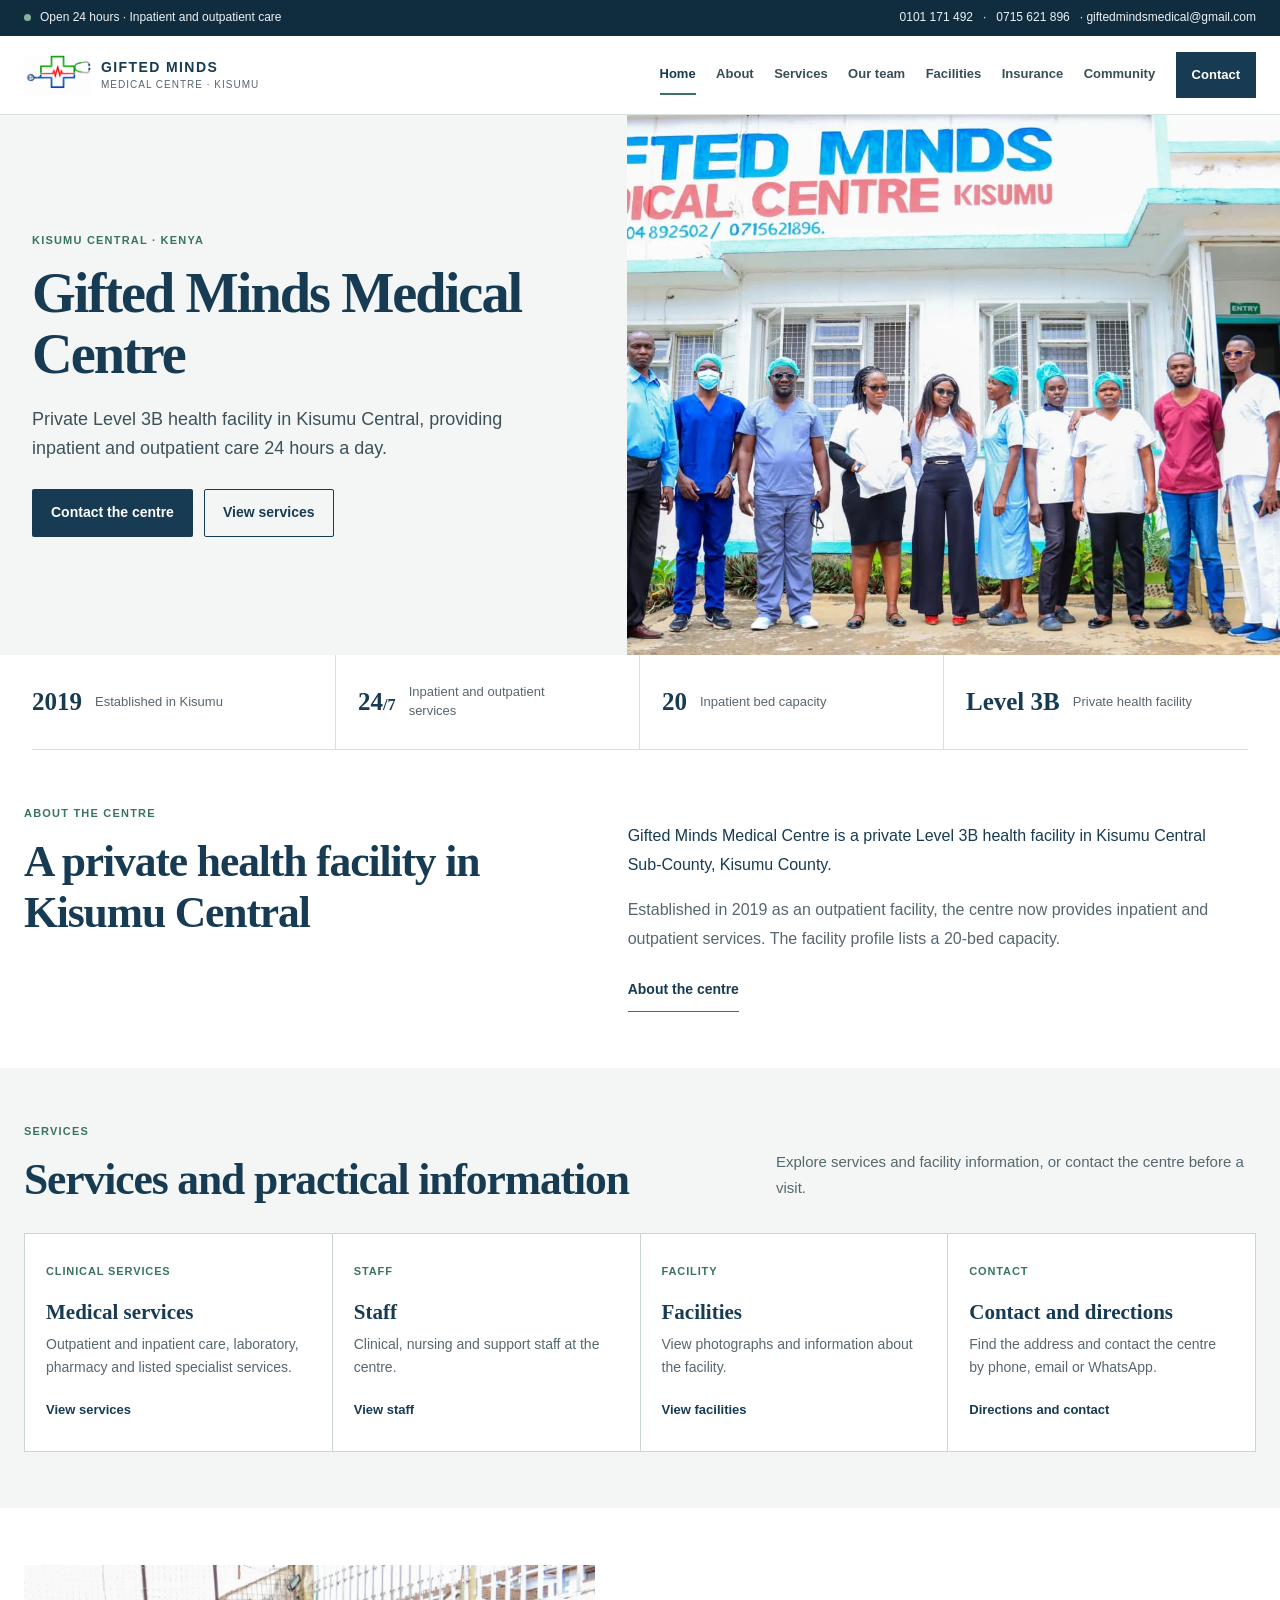
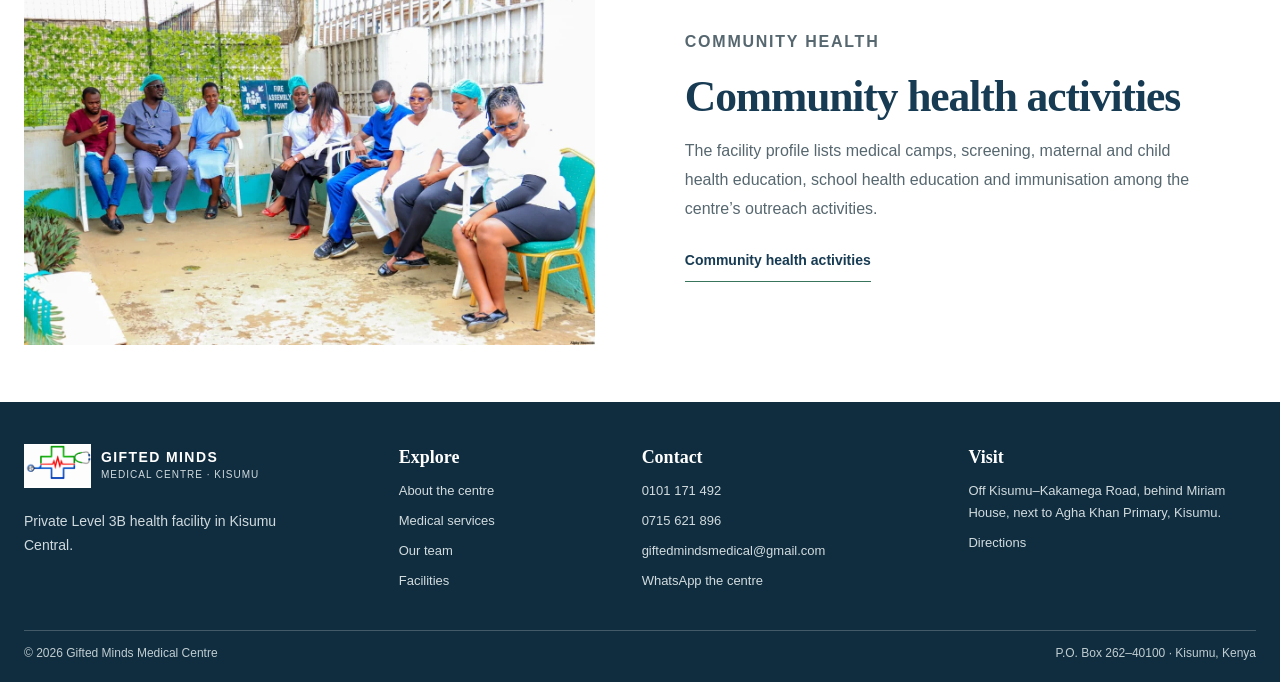
==== commit 9d144125: "design: rebuild page photo compositions" ====
--- a/index.html
+++ b/index.html
@@ -4,20 +4,13 @@
     <meta charset="utf-8">
     <meta name="viewport" content="width=device-width, initial-scale=1">
     <meta name="theme-color" content="#102f3b">
-    <meta name="description" content="Gifted Minds Medical Centre is a private Level 3B health facility in Kisumu, Kenya, with 24-hour inpatient and outpatient care.">
+    <meta name="description" content="Gifted Minds Medical Centre is a private Level 3B facility in Kisumu Central, providing inpatient and outpatient care 24 hours a day.">
     <meta property="og:type" content="website">
     <meta property="og:title" content="Gifted Minds Medical Centre | Kisumu">
-    <meta property="og:description" content="Progressive care with compassion. Discover services and contact Gifted Minds Medical Centre in Kisumu.">
-    <meta property="og:image" content="assets/images/facility-19.23.43.webp">
-    <title>
-
-      Gifted Minds Medical Centre | Kisumu, Kenya
-
-    </title>
+    <meta property="og:description" content="Gifted Minds Medical Centre provides inpatient and outpatient care in Kisumu Central. Find services, facility information and contact details.">
+    <meta property="og:image" content="assets/images/facility-19.23.44-1.webp">
+    <title>Gifted Minds Medical Centre | Kisumu</title>
     <link rel="icon" type="image/png" sizes="64x64" href="assets/favicon.png">
-    <link rel="preconnect" href="https://fonts.googleapis.com">
-    <link rel="preconnect" href="https://fonts.gstatic.com" crossorigin="">
-    <link href="https://fonts.googleapis.com/css2?family=DM+Sans:wght@400;500;600;700&amp;family=Manrope:wght@400;500;600;700;800&amp;display=swap" rel="stylesheet">
     <link rel="stylesheet" href="styles.css">
   </head>
   <body>
@@ -32,20 +25,18 @@
     </div>
     <header class="site-header">
       <div class="container nav-wrap">
-        <a class="brand" href="index.html" aria-label="Gifted Minds Medical Centre home"><img class="brand-logo" src="assets/hospital-logo.png" width="600" height="362" alt="Gifted Minds Medical Centre logo"><span class="brand-copy"><strong>GIFTED MINDS</strong><small>MEDICAL CENTRE · KISUMU</small></span></a>
+        <a class="brand" href="index.html" aria-label="Gifted Minds Medical Centre home"><img class="brand-logo" src="assets/hospital-logo.png" width="600" height="362" alt=""><span class="brand-copy"><strong>GIFTED MINDS</strong><small>MEDICAL CENTRE · KISUMU</small></span></a>
         <button class="menu-toggle" type="button" aria-label="Open navigation" aria-expanded="false" aria-controls="primary-navigation">
           <span></span><span></span><span></span>
         </button>
         <nav class="primary-nav" id="primary-navigation" aria-label="Main navigation">
-          <a href="index.html" aria-current="page">Home</a><a href="about.html">About</a><a href="services.html">Services</a><a href="team.html">Our team</a><a href="facilities.html">Facilities</a><a href="insurance.html">Insurance</a><a href="community.html">Community</a><a class="nav-cta" href="contact.html">Contact <span aria-hidden="true">↗</span></a>
+          <a href="index.html" aria-current="page">Home</a><a href="about.html">About</a><a href="services.html">Services</a><a href="team.html">Our team</a><a href="facilities.html">Facilities</a><a href="insurance.html">Insurance</a><a href="community.html">Community</a><a class="nav-cta" href="contact.html">Contact </a>
         </nav>
       </div>
     </header>
     <main id="main-content">
       <section class="home-hero" aria-labelledby="home-title">
-        <img class="home-hero__image" src="assets/images/facility-19.23.43.webp" alt="Gifted Minds Medical Centre team outside the Kisumu facility" fetchpriority="high" width="1280" height="853">
-        <div class="home-hero__shade" aria-hidden="true">
-        </div>
+        <img class="home-hero__image" src="assets/images/facility-19.23.43.webp" alt="Gifted Minds Medical Centre entrance with its sign" fetchpriority="high" width="1280" height="853">
         <div class="container home-hero__inner">
           <div class="home-hero__copy">
             <p class="eyebrow eyebrow--light">
@@ -54,33 +45,13 @@
 
 
             </p>
-            <h1 id="home-title">
-
-              Progressive care.<br><em>Compassion</em> in every moment.
-
-
-            </h1>
-            <p class="home-hero__summary">
-
-              Professional, patient-centred healthcare for individuals and families in Kisumu and beyond.
-
-
-            </p>
+            <h1 id="home-title">Gifted Minds Medical Centre</h1>
+            <p class="home-hero__summary">Private Level 3B health facility in Kisumu Central, providing inpatient and outpatient care 24 hours a day.</p>
             <div class="home-hero__actions">
-              <a class="button button--gold" href="contact.html">Speak with our team <span aria-hidden="true">↗</span></a><a class="button button--outline" href="services.html">Explore our services <span aria-hidden="true">→</span></a>
+              <a class="button button--navy" href="contact.html">Contact the centre </a><a class="button button--outline" href="services.html">View services </a>
             </div>
           </div>
-          <div class="home-hero__note" aria-hidden="true">
-
-            GIFTED MINDS<br><b>MEDICAL CENTRE</b>
-          </div>
-        </div>
-        <div class="hero-caption">
-          <div class="container hero-caption__inner">
-            <span>Care rooted in Kisumu</span><span>Established 2019 <b>·</b> Level 3B health facility</span>
-          </div>
-        </div>
-      </section>
+        </div></section>
       <section class="home-facts" aria-label="Facility details">
         <div class="home-facts__item">
           <strong>2019</strong><span>Established in Kisumu</span>
@@ -100,29 +71,16 @@
           <div>
             <p class="eyebrow">
 
-              Welcome to Gifted Minds
+              About the centre
 
 
             </p>
-            <h2 class="display-title">
-
-              Healthcare built around <em>people.</em>
-            </h2>
+            <h2 class="display-title">A private health facility in Kisumu Central</h2>
           </div>
           <div class="home-intro__copy">
-            <p class="lead">
-
-              Gifted Minds Medical Centre is a private Level 3B health facility in Kisumu Central Sub-County.
-
-
-            </p>
-            <p>
-
-              Established in 2019, the centre has grown from an outpatient facility to provide both inpatient and outpatient care. Our work is guided by a commitment to accessible, quality and compassionate healthcare.
-
-
-            </p>
-            <a class="text-link" href="about.html">Discover our story <span aria-hidden="true">↗</span></a>
+            <p class="lead">Gifted Minds Medical Centre is a private Level 3B health facility in Kisumu Central Sub-County, Kisumu County.</p>
+            <p>Established in 2019 as an outpatient facility, the centre now provides inpatient and outpatient services. The facility profile lists a 20-bed capacity.</p>
+            <a class="text-link" href="about.html">About the centre </a>
           </div>
         </div>
       </section>
@@ -132,88 +90,58 @@
             <div>
               <p class="eyebrow eyebrow--light">
 
-                Care and services
+                Services
 
 
               </p>
-              <h2 class="display-title">
-
-                Find the care<br>you need.
-
-
-              </h2>
+              <h2 class="display-title">Services and practical information</h2>
             </div>
-            <p>
-
-              Explore the centre’s clinical services, patient support and care environment. Contact the team with questions about your visit.
-
-
-            </p>
+            <p>Explore services and facility information, or contact the centre before a visit.</p>
           </div>
           <div class="home-pathways">
             <article class="pathway">
-              <span class="pathway__number">01 / CLINICAL</span>
+              <span class="pathway__number">Clinical services</span>
               <h3>
 
                 Medical services
 
 
               </h3>
-              <p>
-
-                Outpatient, inpatient, laboratory, pharmacy and specialised care.
-
-
-              </p>
-              <a href="services.html">Explore services <span aria-hidden="true">→</span></a>
-            </article>
-            <article class="pathway">
-              <span class="pathway__number">02 / PEOPLE</span>
-              <h3>
-
-                Our medical team
-
-
-              </h3>
-              <p>
-
-                Meet the named professionals and care teams shown in our supplied staff photographs.
-
-
-              </p>
-              <a href="team.html">Meet the team <span aria-hidden="true">→</span></a>
-            </article>
-            <article class="pathway">
-              <span class="pathway__number">03 / THE CENTRE</span>
+              <p>Outpatient and inpatient care, laboratory, pharmacy and listed specialist services.</p>
+              <a href="services.html">View services </a>
+            </article>
+            <article class="pathway">
+              <span class="pathway__number">Staff</span>
+              <h3>
+
+                Staff
+
+
+              </h3>
+              <p>Clinical, nursing and support staff at the centre.</p>
+              <a href="team.html">View staff </a>
+            </article>
+            <article class="pathway">
+              <span class="pathway__number">Facility</span>
               <h3>
 
                 Facilities
 
 
               </h3>
-              <p>
-
-                See the centre’s care spaces and documented patient capacity.
-
-
-              </p>
-              <a href="facilities.html">Explore facilities <span aria-hidden="true">→</span></a>
-            </article>
-            <article class="pathway">
-              <span class="pathway__number">04 / VISIT</span>
+              <p>View photographs and information about the facility.</p>
+              <a href="facilities.html">View facilities </a>
+            </article>
+            <article class="pathway">
+              <span class="pathway__number">Contact</span>
               <h3>
 
                 Contact and directions
 
 
               </h3>
-              <p>
-
-                Call, email or message the centre and find the Kisumu location.
-
-
-              </p>
-              <a href="contact.html">Plan your visit <span aria-hidden="true">→</span></a>
+              <p>Find the address and contact the centre by phone, email or WhatsApp.</p>
+              <a href="contact.html">Directions and contact </a>
             </article>
           </div>
         </div>
@@ -230,17 +158,9 @@
 
 
             </p>
-            <h2 class="display-title">
-
-              Care that reaches <em>beyond our doors.</em>
-            </h2>
-            <p>
-
-              The centre’s community health promotion includes medical camps, health screening, maternal and child health awareness, school health education and immunisation activities.
-
-
-            </p>
-            <a class="text-link" href="community.html">Learn about outreach <span aria-hidden="true">↗</span></a>
+            <h2 class="display-title">Community health activities</h2>
+            <p>The facility profile lists medical camps, screening, maternal and child health education, school health education and immunisation among the centre’s outreach activities.</p>
+            <a class="text-link" href="community.html">Community health activities </a>
           </div>
         </div>
       </section>
@@ -248,13 +168,8 @@
     <footer class="site-footer">
       <div class="container footer-grid">
         <div>
-          <a class="brand brand--footer" href="index.html"><img class="brand-logo" src="assets/hospital-logo.png" width="600" height="362" alt="Gifted Minds Medical Centre logo"><span class="brand-copy"><strong>GIFTED MINDS</strong><small>MEDICAL CENTRE · KISUMU</small></span></a>
-          <p class="footer-about">
-
-            Progressive care with compassion.<br>We ensure your health comes first.
-
-
-          </p>
+          <a class="brand brand--footer" href="index.html"><img class="brand-logo" src="assets/hospital-logo.png" width="600" height="362" alt=""><span class="brand-copy"><strong>GIFTED MINDS</strong><small>MEDICAL CENTRE · KISUMU</small></span></a>
+          <p class="footer-about">Private Level 3B health facility in Kisumu Central.</p>
         </div>
         <div class="footer-col">
           <h2>
@@ -287,21 +202,15 @@
 
 
           </p>
-          <a href="contact.html">Directions and enquiries ↗</a>
+          <a href="contact.html">Directions</a>
         </div>
       </div>
       <div class="container footer-bottom">
         <span>© <span data-year=""></span> Gifted Minds Medical Centre</span><span>P.O. Box 262–40100 · Kisumu, Kenya</span>
       </div>
       <div class="container">
-        <p class="footer-disclaimer">
-
-          This website provides general information and does not replace professional medical advice.
-
-
-        </p>
       </div>
     </footer>
-    <a class="whatsapp-float" href="https://wa.me/254100261446" target="_blank" rel="noopener noreferrer" aria-label="Contact Gifted Minds Medical Centre on WhatsApp"><svg viewbox="0 0 24 24" aria-hidden="true"><path d="M20.5 11.7a8.5 8.5 0 0 1-12.6 7.4L3 20.5l1.5-4.7A8.5 8.5 0 1 1 20.5 11.7Z"></path><path d="M8.2 7.8c.3-.6.6-.6 1-.6h.4c.2 0 .4.1.5.4l.7 1.7c.1.2.1.4 0 .6l-.5.7c-.2.2-.3.4-.1.7.2.4.8 1.3 1.7 2 .9.8 1.7 1 2.1 1.2.3.1.5 0 .7-.2l.8-1c.2-.2.4-.3.7-.2l1.7.8c.3.1.4.3.4.5 0 .3-.2 1.3-.8 1.7-.5.4-1.2.7-2.1.5-.6-.1-1.4-.4-2.4-.9-1.4-.7-2.6-1.9-3.4-3-.7-.9-1.2-2-1.3-2.8-.1-.9.2-1.7.6-2.1Z"></path></svg></a><script src="script.js" defer=""></script>
+    <script src="script.js" defer=""></script>
   </body>
 </html>
--- a/styles.css
+++ b/styles.css
@@ -1,20 +1,19 @@
 :root {
   color-scheme: light;
-  --navy: #102f3b;
-  --navy-deep: #0b2631;
-  --teal: #28713d;
-  --teal-light: #e0ebe2;
-  --gold: #d9bd83;
-  --paper: #fbfaf7;
-  --stone: #f0eee8;
-  --ink: #173540;
-  --muted: #5b6f76;
-  --line: #deddd5;
-  --white: #fff;
-  --font-body: "DM Sans", "Segoe UI", sans-serif;
-  --font-display: Manrope, "DM Sans", sans-serif;
-  --site-width: 2560px;
-  --header-stack: 114px;
+  --navy: #173b53;
+  --navy-deep: #102d40;
+  --teal: #39745d;
+  --teal-light: #e8f0eb;
+  --accent: #2f6784;
+  --paper: #ffffff;
+  --stone: #f3f6f5;
+  --ink: #243741;
+  --muted: #56676f;
+  --line: #d7e0e3;
+  --white: #ffffff;
+  --font-body: Arial, Helvetica, sans-serif;
+  --font-display: Georgia, "Times New Roman", serif;
+  --site-width: 1320px;
   font-family: var(--font-body);
   color: var(--ink);
   background: var(--paper);
@@ -22,427 +21,414 @@
   text-rendering: optimizeLegibility;
 }
 
-*,
-*::before,
-*::after { box-sizing: border-box; }
-
-html { scroll-behavior: smooth; scroll-padding-top: 96px; }
-body { margin: 0; min-width: 320px; background: var(--paper); font-size: 15px; line-height: 1.7; -webkit-font-smoothing: antialiased; }
+*, *::before, *::after { box-sizing: border-box; }
+html { scroll-behavior: smooth; scroll-padding-top: 88px; }
+body { margin: 0; min-width: 0; background: var(--paper); color: var(--ink); font-size: 16px; line-height: 1.65; -webkit-font-smoothing: antialiased; }
 img { display: block; max-width: 100%; }
 a { color: inherit; text-decoration: none; }
+a:hover { color: var(--teal); }
 button, a { -webkit-tap-highlight-color: transparent; }
-a:focus-visible, button:focus-visible { outline: 2px solid var(--navy); outline-offset: 3px; box-shadow: 0 0 0 2px var(--white); }
-::selection { color: var(--navy-deep); background: #e8d6aa; }
-
+a:focus-visible, button:focus-visible { outline: 3px solid #176b8c; outline-offset: 3px; }
+::selection { color: var(--navy-deep); background: #dce9e3; }
 .skip-link { position: fixed; z-index: 100; top: 8px; left: 8px; padding: 10px 14px; color: var(--white); background: var(--navy); transform: translateY(-150%); }
 .skip-link:focus { transform: translateY(0); }
-.container { width: min(96%, var(--site-width)); margin-inline: auto; }
-.eyebrow { display: flex; align-items: center; gap: 11px; margin: 0 0 17px; color: #795f39; font-size: 9px; font-weight: 700; letter-spacing: .18em; line-height: 1.4; text-transform: uppercase; }
-.eyebrow::before { width: 25px; height: 1px; background: currentColor; content: ""; }
-.eyebrow--light { color: #e1c78e; }
-.display-title { margin: 0; color: var(--navy); font: 700 clamp(2.4rem, 4.2vw, 4.2rem)/1.1 var(--font-display); letter-spacing: -.055em; }
+.container { width: min(calc(100% - 48px), var(--site-width)); margin-inline: auto; }
+.eyebrow { margin: 0 0 14px; color: var(--teal); font-size: 11px; font-weight: 700; letter-spacing: .11em; line-height: 1.45; text-transform: uppercase; }
+.eyebrow--light { color: var(--teal); }
+.display-title { margin: 0; color: var(--navy); font: 600 clamp(2.15rem, 3.4vw, 3.4rem)/1.16 var(--font-display); letter-spacing: -.025em; }
 .display-title em { color: var(--teal); font-style: normal; }
-.lead { color: #405d66; font: 500 clamp(1.05rem, 1.5vw, 1.28rem)/1.7 var(--font-display); letter-spacing: -.02em; }
-.section { padding-block: clamp(64px, 8vw, 124px); }
-.section--stone { background: var(--stone); }
-.section--navy { color: var(--white); background: var(--navy); }
-.section--navy .display-title { color: var(--white); }
-.section--navy .display-title em, .page-intro--navy .display-title em { color: #b8dfb5; }
-.section-head { display: flex; align-items: end; justify-content: space-between; gap: 36px; margin-bottom: 42px; }
-.section-head > p { max-width: 470px; margin: 0 0 4px; color: var(--muted); font-size: 13px; line-height: 1.85; }
-.section--navy .section-head > p { color: #c2d0d1; }
-.body-copy { max-width: 68ch; color: var(--muted); font-size: 13px; line-height: 1.95; }
-.text-link { display: inline-flex; align-items: center; gap: 22px; padding-bottom: 7px; border-bottom: 1px solid #baa271; color: var(--navy); font-size: 11px; font-weight: 700; }
-.text-link span { color: #795f39; font-size: 16px; }
-.button { display: inline-flex; min-height: 49px; align-items: center; justify-content: space-between; gap: 27px; padding: 13px 18px; border: 1px solid transparent; font-size: 11px; font-weight: 700; transition: background-color .2s ease, color .2s ease, transform .2s ease; }
-.button:hover { transform: translateY(-2px); }
-.button span { font-size: 16px; }
-.button--gold { color: var(--navy); background: var(--gold); }
-.button--gold:hover { background: #ead4a5; }
-.button--outline { border-color: #ffffff8c; color: var(--white); background: #ffffff08; }
-.button--outline:hover { background: #ffffff1c; }
+.lead { color: var(--navy); font: 400 1.2rem/1.6 var(--font-body); }
+.section { padding-block: clamp(46px, 4.4vw, 68px); }
+.section--stone, .section--navy { background: var(--stone); }
+.section--navy { color: var(--ink); }
+.section--navy .display-title { color: var(--navy); }
+.section-head { display: flex; align-items: end; justify-content: space-between; gap: 38px; margin-bottom: 30px; }
+.section-head > p { max-width: 480px; margin: 0 0 3px; color: var(--muted); font-size: 15px; line-height: 1.75; }
+.body-copy { max-width: 68ch; color: var(--muted); font-size: 15px; line-height: 1.8; }
+.text-link { display: inline-flex; align-items: center; gap: 12px; min-height: 42px; border-bottom: 1px solid var(--teal); color: var(--navy); font-size: 14px; font-weight: 700; }
+.text-link:hover { color: var(--teal); }
+.button { display: inline-flex; min-height: 48px; align-items: center; justify-content: center; gap: 12px; padding: 12px 18px; border: 1px solid transparent; border-radius: 2px; font: 700 14px/1.25 var(--font-body); transition: background-color .16s ease, color .16s ease, border-color .16s ease; }
 .button--navy { color: var(--white); background: var(--navy); }
-.button--navy:hover { background: var(--teal); }
-
-/* Utility and global navigation */
-.utility { min-height: 36px; color: #d2dedd; background: var(--navy-deep); font-size: 10px; letter-spacing: .035em; }
-.utility__inner { display: flex; min-height: 36px; align-items: center; justify-content: space-between; gap: 16px; }
+.button--navy:hover { color: var(--white); background: var(--teal); }
+.button--outline { border-color: var(--navy); color: var(--navy); background: transparent; }
+.button--outline:hover { color: var(--white); background: var(--navy); }
+
+/* Contact strip and primary navigation */
+.utility { min-height: 36px; color: #edf2f3; background: var(--navy-deep); font-size: 12px; }
+.utility__inner { display: flex; min-height: 36px; align-items: center; justify-content: space-between; gap: 18px; }
 .utility__status { display: flex; align-items: center; gap: 9px; }
-.utility__dot { width: 7px; height: 7px; border-radius: 50%; background: #8fc1a1; box-shadow: 0 0 0 4px #8fc1a126; }
-.utility__contacts { display: flex; align-items: center; gap: 11px; }
-.utility a:hover { color: var(--white); }
-.site-header { position: sticky; z-index: 30; top: 0; border-bottom: 1px solid #e7e4dc; background: #fbfaf7f5; backdrop-filter: blur(14px); }
-.nav-wrap { display: flex; min-height: 78px; align-items: center; justify-content: space-between; gap: 28px; }
-.brand { display: inline-flex; flex: 0 0 auto; align-items: center; gap: 11px; }
-.brand-logo { width: 70px; height: 44px; flex: 0 0 auto; object-fit: contain; }
-.brand-copy { display: flex; flex-direction: column; line-height: 1.2; }
-.brand-copy strong { color: var(--navy); font: 800 13px var(--font-display); letter-spacing: .13em; }
-.brand-copy small { margin-top: 5px; color: #5b6f76; font-size: 8px; letter-spacing: .16em; }
-.primary-nav { display: flex; align-items: center; justify-content: end; gap: clamp(12px, 1.4vw, 25px); }
-.primary-nav a { color: #4b626a; font-size: 10px; font-weight: 700; white-space: nowrap; transition: color .2s ease; }
-.primary-nav a:hover, .primary-nav a[aria-current="page"]:not(.nav-cta) { color: var(--teal); }
-.primary-nav .nav-cta { padding: 12px 14px; color: var(--white); background: var(--navy); }
-.primary-nav .nav-cta:hover, .primary-nav .nav-cta[aria-current="page"] { background: var(--teal); }
-.nav-cta span { margin-left: 9px; color: var(--gold); }
-.menu-toggle { display: none; width: 44px; height: 44px; align-items: center; justify-content: center; flex-direction: column; gap: 5px; border: 1px solid var(--line); background: transparent; cursor: pointer; }
-.menu-toggle span { width: 19px; height: 2px; background: var(--navy); transition: transform .2s ease, opacity .2s ease; }
+.utility__dot { width: 7px; height: 7px; border-radius: 50%; background: #87b29a; }
+.utility__contacts { display: flex; align-items: center; gap: 10px; }
+.utility a { color: inherit; }
+.utility a:hover { color: var(--white); text-decoration: underline; }
+.site-header { position: sticky; z-index: 30; top: 0; border-bottom: 1px solid var(--line); background: var(--white); }
+.nav-wrap { display: flex; min-height: 78px; align-items: center; justify-content: space-between; gap: 24px; }
+.brand { display: inline-flex; flex: 0 0 auto; align-items: center; gap: 10px; }
+.brand-logo { width: 67px; height: 44px; flex: 0 0 auto; object-fit: contain; background: var(--white); }
+.brand-copy { display: flex; flex-direction: column; line-height: 1.25; }
+.brand-copy strong { color: var(--navy); font: 700 14px var(--font-body); letter-spacing: .1em; }
+.brand-copy small { margin-top: 4px; color: var(--muted); font-size: 10px; letter-spacing: .1em; }
+.primary-nav { display: flex; align-items: center; justify-content: end; gap: clamp(12px, 1.6vw, 23px); }
+.primary-nav a { padding-block: 8px; border-bottom: 2px solid transparent; color: #394d56; font-size: 13px; font-weight: 700; white-space: nowrap; }
+.primary-nav a:hover, .primary-nav a[aria-current="page"]:not(.nav-cta) { border-bottom-color: var(--teal); color: var(--navy); }
+.primary-nav .nav-cta { padding: 11px 15px; border: 1px solid var(--navy); color: var(--white); background: var(--navy); }
+.primary-nav .nav-cta:hover, .primary-nav .nav-cta[aria-current="page"] { border-color: var(--teal); color: var(--white); background: var(--teal); }
+.menu-toggle { display: none; width: 46px; height: 46px; align-items: center; justify-content: center; flex-direction: column; gap: 5px; border: 1px solid var(--line); background: var(--white); cursor: pointer; }
+.menu-toggle span { width: 20px; height: 2px; background: var(--navy); transition: transform .16s ease, opacity .16s ease; }
 .menu-toggle[aria-expanded="true"] span:first-child { transform: translateY(7px) rotate(45deg); }
 .menu-toggle[aria-expanded="true"] span:nth-child(2) { opacity: 0; }
 .menu-toggle[aria-expanded="true"] span:last-child { transform: translateY(-7px) rotate(-45deg); }
 
-/* Home hero: header stack plus hero equals the visible first screen */
-.home-hero { position: relative; display: flex; min-height: calc(100vh - var(--header-stack)); min-height: calc(100svh - var(--header-stack)); overflow: hidden; align-items: center; color: var(--white); background: var(--navy-deep); }
-.home-hero__image, .home-hero__shade { position: absolute; inset: 0; width: 100%; height: 100%; }
-.home-hero__image { object-fit: cover; object-position: center 42%; }
-.home-hero__shade { background: linear-gradient(90deg, #0b2631f2 0%, #0b2631df 34%, #0b263188 67%, #0b26312b 100%), linear-gradient(0deg, #081e27a8 0%, transparent 38%); }
-.home-hero__inner { position: relative; z-index: 1; display: flex; min-height: calc(100vh - var(--header-stack)); min-height: calc(100svh - var(--header-stack)); align-items: center; padding-block: clamp(56px, 8vh, 96px) 80px; }
-.home-hero__copy { width: min(66%, 900px); }
-.home-hero h1 { max-width: 900px; margin: 0; color: var(--white); font: 700 clamp(3.2rem, 6.1vw, 6rem)/1.06 var(--font-display); letter-spacing: -.065em; }
-.home-hero h1 em { color: var(--gold); font-style: normal; }
-.home-hero__summary { max-width: 550px; margin: 23px 0 28px; color: #d9e1df; font-size: clamp(14px, 1.25vw, 17px); line-height: 1.85; }
+/* Homepage */
+.home-hero { position: relative; min-height: 540px; overflow: hidden; background: var(--stone); }
+.home-hero__image { position: absolute; inset: 0 0 0 auto; width: 51%; height: 100%; object-fit: cover; object-position: center 38%; }
+.home-hero__shade { display: none; }
+.home-hero__inner { position: relative; z-index: 1; display: flex; width: min(calc(100% - 64px), var(--site-width)); min-height: 540px; align-items: center; margin-inline: auto; padding-block: 52px; }
+.home-hero__copy { width: 49%; max-width: 570px; }
+.home-hero h1 { max-width: 590px; margin: 0; color: var(--navy); font: 600 clamp(2.8rem, 4.4vw, 4.5rem)/1.08 var(--font-display); letter-spacing: -.035em; }
+.home-hero h1 em { color: var(--teal); font-style: normal; }
+.home-hero__summary { max-width: 520px; margin: 20px 0 25px; color: #3e515a; font-size: 18px; line-height: 1.65; }
 .home-hero__actions { display: flex; flex-wrap: wrap; gap: 11px; }
-.home-hero__note { position: absolute; right: 2%; bottom: 10%; display: flex; align-items: center; gap: 12px; color: #e2e6df; font-size: 8px; letter-spacing: .15em; line-height: 1.7; }
-.home-hero__note::before { width: 27px; height: 1px; background: var(--gold); content: ""; }
-.home-hero__note b { color: var(--white); }
-.hero-caption { position: absolute; right: 0; bottom: 0; left: 0; border-top: 1px solid #ffffff43; }
-.hero-caption__inner { display: flex; min-height: 43px; align-items: center; justify-content: space-between; gap: 20px; color: #d3ddda; font-size: 9px; letter-spacing: .1em; text-transform: uppercase; }
-.hero-caption b { padding-inline: 8px; color: var(--gold); }
-.home-facts { display: grid; grid-template-columns: repeat(4, 1fr); border-bottom: 1px solid var(--line); background: var(--stone); }
-.home-facts__item { display: flex; min-height: 92px; align-items: center; gap: 14px; padding-inline: clamp(15px, 3vw, 46px); border-right: 1px solid #d8d5cb; }
-.home-facts__item:first-child { padding-left: max(2vw, calc((100vw - var(--site-width)) / 2)); }
-.home-facts__item:last-child { border: 0; }
-.home-facts strong { color: #17404d; font: 800 clamp(19px, 2vw, 27px) var(--font-display); white-space: nowrap; }
-.home-facts small { font-size: .58em; }
-.home-facts span { max-width: 135px; color: #5b6f76; font-size: 10px; line-height: 1.45; }
-
-/* Page introductions and breadcrumbs */
-.breadcrumb { display: flex; flex-wrap: wrap; align-items: center; gap: 8px; margin: 0 0 18px; color: #5b6f76; font-size: 10px; }
-.breadcrumb a:hover { color: var(--teal); }
+.home-facts { display: grid; width: min(calc(100% - 64px), var(--site-width)); grid-template-columns: repeat(4, 1fr); margin-inline: auto; border-bottom: 1px solid var(--line); background: var(--white); }
+.home-facts__item { display: flex; min-height: 94px; align-items: center; gap: 13px; padding: 15px 22px; border-right: 1px solid var(--line); }
+.home-facts__item:first-child { padding-left: 0; }
+.home-facts__item:last-child { border-right: 0; }
+.home-facts strong { color: var(--navy); font: 600 25px/1.2 var(--font-display); white-space: nowrap; }
+.home-facts small { font: inherit; font-size: .65em; }
+.home-facts span { max-width: 150px; color: var(--muted); font-size: 13px; line-height: 1.45; }
+.home-intro, .story-grid { display: grid; grid-template-columns: .9fr 1.1fr; gap: clamp(38px, 7vw, 94px); align-items: start; }
+.home-intro__copy > p, .story-grid__copy > p { max-width: 68ch; color: var(--muted); font-size: 16px; line-height: 1.8; }
+.home-intro__copy .lead { color: var(--navy); }
+.home-pathways { display: grid; grid-template-columns: repeat(4, 1fr); border-top: 1px solid #cbd5d8; border-left: 1px solid #cbd5d8; background: var(--white); }
+.pathway { min-height: 204px; padding: 23px 21px; border-right: 1px solid #cbd5d8; border-bottom: 1px solid #cbd5d8; background: var(--white); }
+.pathway__number { color: var(--teal); font-size: 11px; font-weight: 700; letter-spacing: .08em; text-transform: uppercase; }
+.pathway h3 { margin: 16px 0 8px; color: var(--navy); font: 600 21px/1.25 var(--font-display); }
+.pathway p { margin: 0 0 14px; color: var(--muted); font-size: 14px; line-height: 1.6; }
+.pathway a { display: inline-flex; min-height: 36px; align-items: center; color: var(--navy); font-size: 13px; font-weight: 700; }
+.home-community { display: grid; grid-template-columns: 1fr 1fr; gap: clamp(38px, 7vw, 92px); align-items: center; }
+.home-community__photo { min-height: 370px; }
+.home-community__photo img { width: 100%; height: 100%; min-height: inherit; object-fit: cover; }
+.home-community__copy p { max-width: 58ch; color: var(--muted); font-size: 16px; line-height: 1.8; }
+
+/* Shared page introduction and breadcrumb */
+.breadcrumb { display: flex; flex-wrap: wrap; align-items: center; gap: 9px; margin: 0 0 20px; color: var(--muted); font-size: 13px; }
+.breadcrumb a { text-decoration: underline; text-decoration-color: #aab8be; text-underline-offset: 3px; }
 .breadcrumb span[aria-current="page"] { color: var(--ink); }
-.page-intro { display: grid; grid-template-columns: 1.03fr .97fr; min-height: clamp(420px, 43vw, 620px); background: var(--stone); }
-.page-intro__copy { display: flex; flex-direction: column; justify-content: center; padding: clamp(44px, 7vw, 112px) 4vw; }
-.page-intro__copy > p:not(.eyebrow):not(.breadcrumb) { max-width: 610px; color: #566b72; font-size: 14px; line-height: 1.9; }
-.page-intro__media { position: relative; min-height: 390px; overflow: hidden; background: #d7d8d2; }
-.page-intro__media img { width: 100%; height: 100%; object-fit: cover; position: absolute; inset: 0; }
-.page-intro__media::after { position: absolute; inset: 45% 0 0; background: linear-gradient(transparent, #0b26315c); content: ""; }
-.page-intro__caption { position: absolute; z-index: 1; right: 18px; bottom: 16px; left: 18px; color: var(--white); font-size: 9px; letter-spacing: .08em; }
-.page-intro--navy { color: var(--white); background: var(--navy); }
-.page-intro--navy .display-title { color: var(--white); }
-.page-intro--navy .page-intro__copy > p:not(.eyebrow):not(.breadcrumb) { color: #c2d0d1; }
-.page-intro--navy .breadcrumb { color: #b5c6c7; }
-.page-intro--navy .breadcrumb span[aria-current="page"] { color: var(--white); }
+.page-intro { display: grid; grid-template-columns: minmax(0, .94fr) minmax(0, 1.06fr); min-height: 390px; background: var(--stone); }
+.page-intro__copy { display: flex; align-items: flex-start; justify-content: center; flex-direction: column; padding: 42px 5vw 42px max(5vw, calc((100vw - var(--site-width)) / 2)); }
+.page-intro__copy > p:not(.eyebrow):not(.breadcrumb) { max-width: 58ch; margin: 18px 0 0; color: #4d6068; font-size: 16px; line-height: 1.75; }
+.page-intro__media { position: relative; min-height: 390px; overflow: hidden; background: #e8edeb; }
+.page-intro__media img { position: absolute; inset: 0; width: 100%; height: 100%; object-fit: cover; }
+.page-intro__caption { position: absolute; right: 0; bottom: 0; left: 0; padding: 10px 16px; color: var(--white); background: #173b53; font-size: 12px; }
+.page-intro--navy, .page-intro--plain { color: var(--ink); background: #edf3f4; }
+.page-intro--navy .display-title, .page-intro--plain .display-title { color: var(--navy); }
+.page-intro--navy .page-intro__copy > p:not(.eyebrow):not(.breadcrumb), .page-intro--plain .page-intro__copy > p:not(.eyebrow):not(.breadcrumb) { color: #4d6068; }
 .page-intro--plain { grid-template-columns: 1fr; min-height: 0; }
-.page-intro--plain .page-intro__copy { min-height: 340px; padding-block: 64px; }
-.page-intro--plain .display-title { max-width: 970px; }
-.page-intro--plain .page-intro__copy > p:not(.eyebrow):not(.breadcrumb) { max-width: 750px; }
-
-/* Home page feature layouts */
-.home-intro { display: grid; grid-template-columns: .9fr 1.1fr; gap: clamp(42px, 8vw, 140px); align-items: start; }
-.home-intro__copy > p { max-width: 68ch; color: var(--muted); font-size: 13px; line-height: 1.95; }
-.home-intro__copy .lead { color: #385761; }
-.home-pathways { display: grid; grid-template-columns: repeat(4, 1fr); border-top: 1px solid #ffffff2b; border-bottom: 1px solid #ffffff2b; }
-.pathway { min-height: 210px; padding: 26px 24px; border-right: 1px solid #ffffff2b; transition: background-color .2s ease; }
-.pathway:first-child { padding-left: 0; }
-.pathway:last-child { border: 0; }
-.pathway:hover { background: #ffffff0a; }
-.pathway__number { color: var(--gold); font: 700 10px var(--font-display); letter-spacing: .15em; }
-.pathway h3 { margin: 21px 0 8px; color: var(--white); font: 700 19px var(--font-display); }
-.pathway p { max-width: 250px; margin: 0 0 17px; color: #c1cecf; font-size: 10px; line-height: 1.75; }
-.pathway a { display: inline-flex; gap: 12px; color: var(--gold); font-size: 10px; font-weight: 700; }
-.home-community { display: grid; grid-template-columns: 1.08fr .92fr; gap: clamp(38px, 7vw, 100px); align-items: center; }
-.home-community__photo { position: relative; min-height: 390px; }
-.home-community__photo img { position: absolute; inset: 0; width: 100%; height: 100%; object-fit: cover; }
-.home-community__copy p { max-width: 55ch; color: var(--muted); font-size: 13px; line-height: 1.9; }
-
-/* About page */
-.story-grid { display: grid; grid-template-columns: .85fr 1.15fr; gap: clamp(45px, 8vw, 130px); align-items: start; }
-.story-grid__aside { position: relative; min-height: 510px; }
+.page-intro--plain .page-intro__copy { min-height: 280px; padding-block: 40px; }
+.page-intro--plain .display-title { max-width: 850px; }
+.page-intro--plain .page-intro__copy > p:not(.eyebrow):not(.breadcrumb) { max-width: 720px; }
+.page-intro--facility { min-height: 390px; }
+.page-intro--facility .page-intro__media { min-height: 390px; }
+.page-intro--facility .page-intro__media img { object-position: center bottom; }
+
+/* About */
+.story-grid__aside { position: relative; min-height: 420px; }
 .story-grid__aside img { position: absolute; inset: 0; width: 100%; height: 100%; object-fit: cover; }
-.story-grid__copy > p { color: var(--muted); font-size: 13px; line-height: 1.95; }
 .mission-grid { display: grid; grid-template-columns: repeat(2, 1fr); border-top: 1px solid var(--line); border-bottom: 1px solid var(--line); }
-.mission { padding: 32px 36px 35px 0; }
-.mission + .mission { padding-left: 36px; border-left: 1px solid var(--line); }
-.mission small { color: #795f39; font-size: 9px; font-weight: 700; letter-spacing: .15em; }
-.mission p { max-width: 54ch; color: #38545d; font: 600 19px/1.6 var(--font-display); }
-.values-grid { display: grid; grid-template-columns: 1.2fr repeat(5, 1fr); gap: 17px; }
-.values-grid--spaced { margin-top: 32px; }
-.value { min-height: 115px; padding-left: 16px; border-left: 1px solid #d8d4ca; }
-.value b { display: block; margin-bottom: 12px; color: #795f39; font: 700 9px var(--font-display); }
-.value strong { color: #294750; font: 700 12px/1.5 var(--font-display); }
-.history-band { display: grid; grid-template-columns: 1fr 2fr; gap: 70px; align-items: start; }
-.history-band__year { color: var(--gold); font: 800 clamp(52px, 8vw, 110px)/1 var(--font-display); letter-spacing: -.06em; }
-.history-band__copy { color: #d0dcdb; font-size: 13px; line-height: 1.95; }
-.history-band__copy strong { color: var(--white); }
-.quality-layout { display: grid; grid-template-columns: 1fr 1fr; gap: clamp(40px, 7vw, 100px); align-items: start; }
-.quality-layout .body-copy { margin-top: 18px; }
+.mission { padding: 27px 32px 28px 0; }
+.mission + .mission { padding-left: 32px; border-left: 1px solid var(--line); }
+.mission small { color: var(--teal); font-size: 11px; font-weight: 700; letter-spacing: .1em; }
+.mission p { max-width: 54ch; color: #344d58; font: 400 19px/1.55 var(--font-display); }
+.values-grid { display: grid; grid-template-columns: 1.4fr repeat(5, 1fr); gap: 18px; }
+.values-grid--spaced { margin-top: 28px; }
+.value { min-height: 92px; padding-left: 14px; border-left: 1px solid var(--line); }
+.value b { display: block; margin-bottom: 9px; color: var(--teal); font: 700 11px var(--font-body); }
+.value strong { color: #29434e; font: 700 14px/1.5 var(--font-body); }
+.history-band { display: grid; grid-template-columns: .7fr 1.3fr; gap: 50px; align-items: start; }
+.history-band__year { color: var(--teal); font: 600 clamp(48px, 6vw, 76px)/1 var(--font-display); }
+.history-band__copy { color: #3e535d; font-size: 16px; line-height: 1.8; }
+.history-band__copy strong { color: var(--navy); }
+.quality-layout { display: grid; grid-template-columns: 1fr 1fr; gap: clamp(36px, 6vw, 76px); align-items: start; }
+.quality-layout .body-copy { margin-top: 17px; }
 .quality-list { padding-top: 5px; }
-.quality-list h2 { margin: 0 0 13px; color: var(--navy); font: 700 16px var(--font-display); }
+.quality-list h2 { margin: 0 0 14px; color: var(--navy); font: 600 20px/1.35 var(--font-display); }
 .quality-list ul { display: grid; grid-template-columns: 1fr 1fr; gap: 0 20px; margin: 0; padding: 0; list-style: none; border-top: 1px solid var(--line); }
-.quality-list li { padding: 11px 0; border-bottom: 1px solid var(--line); color: #425b62; font-size: 10px; }
-.quality-list li::before { margin-right: 8px; color: #795f39; content: "+"; }
-.quality-list p { margin: 15px 0 0; color: var(--muted); font-size: 10px; }
+.quality-list li { padding: 11px 0; border-bottom: 1px solid var(--line); color: #40545c; font-size: 14px; }
+.quality-list li::before { margin-right: 8px; color: var(--teal); content: "•"; }
+.quality-list p { margin: 14px 0 0; color: var(--muted); font-size: 13px; }
 
 /* Services */
-.service-groups { display: grid; grid-template-columns: repeat(3, 1fr); gap: 1px; border: 1px solid #ffffff23; background: #ffffff23; }
-.service-group { min-height: 300px; padding: 27px clamp(20px, 2.4vw, 36px); background: #123542; }
-.service-group__index { color: var(--gold); font-size: 8px; font-weight: 700; letter-spacing: .16em; }
-.service-group h2 { margin: 15px 0 9px; color: var(--white); font: 700 21px var(--font-display); letter-spacing: -.03em; }
-.service-group p { min-height: 45px; margin: 0 0 13px; color: #bccbcd; font-size: 11px; line-height: 1.7; }
+.service-groups { display: grid; grid-template-columns: repeat(3, 1fr); border-top: 1px solid #cbd5d8; border-left: 1px solid #cbd5d8; background: var(--white); }
+.service-group { min-height: 270px; padding: 24px clamp(20px, 2.4vw, 32px); border-right: 1px solid #cbd5d8; border-bottom: 1px solid #cbd5d8; background: var(--white); }
+.service-group__index { color: var(--teal); font-size: 11px; font-weight: 700; letter-spacing: .08em; }
+.service-group h2 { margin: 14px 0 8px; color: var(--navy); font: 600 23px/1.25 var(--font-display); }
+.service-group p { min-height: 46px; margin: 0 0 13px; color: var(--muted); font-size: 14px; line-height: 1.6; }
 .service-group ul { margin: 0; padding: 0; list-style: none; }
-.service-group li { padding: 7px 0; border-top: 1px solid #ffffff18; color: #e1e7e4; font-size: 10px; }
-.service-group li::before { margin-right: 8px; color: var(--gold); content: "—"; }
-.service-note { display: flex; align-items: center; justify-content: space-between; gap: 24px; margin-top: 26px; padding: 20px 0; border-block: 1px solid #ffffff33; }
-.service-note p { margin: 0; color: #d0dcdb; font-size: 12px; }
-.service-note strong { color: var(--white); }
-.service-note a { flex: 0 0 auto; color: var(--gold); font-size: 11px; font-weight: 700; }
-
-/* People page */
-.team-feature { display: grid; grid-template-columns: 1fr 1fr; gap: clamp(40px, 7vw, 100px); align-items: center; }
-.team-feature__image { position: relative; min-height: 520px; background: var(--stone); }
-.team-feature__image img { position: absolute; inset: 0; width: 100%; height: 100%; object-fit: cover; object-position: center 27%; }
-.team-feature__copy > p { max-width: 62ch; color: var(--muted); font-size: 13px; line-height: 1.9; }
-.people-grid { display: grid; grid-template-columns: repeat(4, 1fr); gap: 16px; }
-.person { position: relative; min-height: 340px; overflow: hidden; background: #d5d6d0; }
-.person img { position: absolute; inset: 0; width: 100%; height: 100%; object-fit: cover; object-position: center 28%; transition: transform .35s ease; }
-.person:hover img { transform: scale(1.025); }
-.person::after { position: absolute; inset: 35% 0 0; background: linear-gradient(transparent, #0a222acc); content: ""; }
-.person__caption { position: absolute; z-index: 1; right: 15px; bottom: 15px; left: 15px; color: var(--white); }
-.person__caption small { color: #e7ce98; font-size: 8px; font-weight: 700; letter-spacing: .13em; text-transform: uppercase; }
-.person__caption h2 { margin: 5px 0 0; font: 700 15px/1.35 var(--font-display); }
-.person--wide { grid-column: span 2; }
-.team-roles { display: grid; grid-template-columns: repeat(4, 1fr); gap: 20px; margin-top: 44px; padding-top: 25px; border-top: 1px solid var(--line); }
-.team-roles p { margin: 0; color: #425c64; font-size: 11px; }
+.service-group li { padding: 7px 0; border-top: 1px solid #e3e9ea; color: #40545c; font-size: 14px; line-height: 1.45; }
+.service-note { display: flex; align-items: center; justify-content: space-between; gap: 24px; margin-top: 22px; padding: 17px 0; border-block: 1px solid #bdcbd0; }
+.service-note p { margin: 0; color: #40545c; font-size: 14px; }
+.service-note strong { color: var(--navy); }
+.service-note a { flex: 0 0 auto; color: var(--navy); font-size: 14px; font-weight: 700; text-decoration: underline; text-underline-offset: 3px; }
+
+/* Staff */
+.people-grid { display: grid; grid-template-columns: repeat(3, minmax(0, 1fr)); gap: 22px; }
+.person { min-width: 0; overflow: hidden; border: 1px solid var(--line); background: var(--white); }
+.person img { width: 100%; aspect-ratio: 4 / 3; object-fit: cover; object-position: center 27%; }
+.person::after { display: none; }
+.person__caption { position: static; padding: 14px 16px 16px; color: var(--navy); background: var(--white); }
+.person__caption small { color: var(--teal); font-size: 12px; font-weight: 700; letter-spacing: .04em; text-transform: none; }
+.person__caption h2 { margin: 4px 0 0; color: var(--navy); font: 600 20px/1.35 var(--font-display); }
+.person--wide { grid-column: auto; }
+.team-roles { display: grid; grid-template-columns: repeat(3, 1fr); gap: 0 22px; margin-top: 28px; border-top: 1px solid var(--line); }
+.team-roles p { margin: 0; padding: 12px 0; border-bottom: 1px solid var(--line); color: #40545c; font-size: 15px; }
 
 /* Facilities */
-.facility-gallery { display: grid; grid-template-columns: 1.45fr .85fr .85fr; grid-template-rows: 240px 220px; gap: 12px; }
-.facility-gallery figure { position: relative; overflow: hidden; margin: 0; background: #dedbd2; }
-.facility-gallery figure:first-child { grid-row: span 2; }
-.facility-gallery img { width: 100%; height: 100%; object-fit: cover; transition: transform .35s ease; }
-.facility-gallery figure:hover img { transform: scale(1.025); }
-.facility-gallery figcaption { position: absolute; right: 0; bottom: 0; left: 0; padding: 18px 15px 12px; color: var(--white); background: linear-gradient(transparent, #0a222acc); font-size: 9px; letter-spacing: .06em; }
-.facility-facts { display: grid; grid-template-columns: repeat(4, 1fr); margin-top: 46px; border-block: 1px solid var(--line); }
-.facility-fact { padding: 23px 20px; border-right: 1px solid var(--line); }
+.facility-gallery { display: grid; grid-template-columns: repeat(6, minmax(0, 1fr)); grid-template-rows: repeat(2, 205px); gap: 12px; }
+.facility-gallery figure { position: relative; overflow: hidden; margin: 0; background: #e4e9e7; }
+.facility-gallery figure:first-child { grid-column: span 3; grid-row: span 2; }
+.facility-gallery img { width: 100%; height: 100%; object-fit: cover; }
+.facility-gallery figcaption { position: absolute; right: 0; bottom: 0; left: 0; padding: 9px 12px; color: var(--white); background: #173b53; font-size: 12px; }
+.facility-facts { display: grid; grid-template-columns: repeat(4, 1fr); margin-top: 30px; border-block: 1px solid var(--line); }
+.facility-fact { padding: 19px 18px; border-right: 1px solid var(--line); }
 .facility-fact:first-child { padding-left: 0; }
 .facility-fact:last-child { border: 0; }
-.facility-fact strong { display: block; color: var(--navy); font: 800 26px var(--font-display); }
-.facility-fact span { color: var(--muted); font-size: 10px; }
-.facility-list { display: grid; grid-template-columns: repeat(3, 1fr); gap: 0 22px; margin: 25px 0 0; padding: 0; list-style: none; }
-.facility-list li { padding: 11px 0; border-bottom: 1px solid var(--line); color: #425b62; font-size: 11px; }
-.facility-list li::before { margin-right: 9px; color: #a98d59; content: "+"; }
+.facility-fact strong { display: block; color: var(--navy); font: 600 27px/1.2 var(--font-display); }
+.facility-fact span { color: var(--muted); font-size: 14px; }
+.facility-list { display: grid; grid-template-columns: repeat(3, 1fr); gap: 0 22px; margin: 23px 0 0; padding: 0; list-style: none; }
+.facility-list li { padding: 11px 0; border-bottom: 1px solid var(--line); color: #40545c; font-size: 14px; }
+.facility-list li::before { margin-right: 9px; color: var(--teal); content: "•"; }
 
 /* Insurance and community */
-.insurance-layout { display: grid; grid-template-columns: .86fr 1.14fr; gap: clamp(38px, 7vw, 110px); align-items: start; }
-.insurance-copy p { max-width: 60ch; color: var(--muted); font-size: 13px; line-height: 1.9; }
+.insurance-layout { display: grid; grid-template-columns: .86fr 1.14fr; gap: clamp(38px, 6vw, 78px); align-items: start; }
+.insurance-copy p { max-width: 60ch; color: var(--muted); font-size: 16px; line-height: 1.8; }
 .insurance-list { border-top: 1px solid var(--line); }
-.insurance-row { display: grid; grid-template-columns: 36px 1fr auto; gap: 14px; align-items: center; padding: 19px 0; border-bottom: 1px solid var(--line); }
-.insurance-row__icon { display: grid; width: 28px; height: 28px; place-items: center; border-radius: 50%; color: #397359; background: #e2eee7; font-size: 13px; }
-.insurance-row__icon--pending { color: #7b613a; background: #f0eadb; }
+.insurance-row { display: grid; grid-template-columns: 30px 1fr auto; gap: 13px; align-items: center; padding: 17px 0; border-bottom: 1px solid var(--line); }
+.insurance-row__icon { display: grid; width: 26px; height: 26px; place-items: center; border: 1px solid #c7d9ce; color: var(--teal); background: var(--teal-light); font-size: 14px; }
+.insurance-row__icon--pending { border-color: #d9e0e1; color: var(--muted); background: var(--stone); }
 .insurance-row__text { display: flex; flex-direction: column; }
-.insurance-row__text strong { color: #294750; font: 700 13px var(--font-display); }
-.insurance-row__text small { margin-top: 4px; color: #5b6f76; font-size: 10px; }
-.insurance-row__status { color: #356347; font-size: 8px; font-weight: 700; letter-spacing: .08em; white-space: nowrap; }
-.insurance-row__status--pending { color: #7b613a; }
-.notice { margin-top: 22px; padding: 18px 20px; border-left: 2px solid var(--gold); background: var(--stone); color: #52686d; font-size: 11px; line-height: 1.8; }
-.community-story { display: grid; grid-template-columns: 1.04fr .96fr; gap: clamp(40px, 7vw, 105px); align-items: center; }
-.community-story__image { position: relative; min-height: 510px; }
-.community-story__image img { position: absolute; inset: 0; width: 100%; height: 100%; object-fit: cover; }
-.community-story__copy p { color: var(--muted); font-size: 13px; line-height: 1.9; }
-.outreach-list { display: grid; grid-template-columns: 1fr 1fr; margin-top: 22px; border-top: 1px solid var(--line); }
-.outreach-list span { padding: 12px 8px 12px 0; border-bottom: 1px solid var(--line); color: #36545c; font-size: 10px; }
-.outreach-list span::before { margin-right: 9px; color: #aa8d59; content: "+"; }
-.community-partners { padding: 25px 0; border-block: 1px solid #ffffff32; color: #cfdbda; font-size: 11px; line-height: 1.9; }
-.community-partners strong { color: var(--white); }
+.insurance-row__text strong { color: #294750; font: 700 15px var(--font-body); }
+.insurance-row__text small { margin-top: 4px; color: var(--muted); font-size: 13px; }
+.insurance-row__status { color: #32644f; font-size: 11px; font-weight: 700; letter-spacing: .05em; white-space: nowrap; }
+.insurance-row__status--pending { color: #596a70; }
+.notice { margin-top: 20px; padding: 15px 18px; border-left: 3px solid var(--teal); background: var(--stone); color: #4d6068; font-size: 14px; line-height: 1.7; }
+.community-story { display: grid; grid-template-columns: 1.05fr .95fr; gap: clamp(38px, 6vw, 78px); align-items: center; }
+.community-story__image { min-height: 390px; }
+.community-story__image img { width: 100%; height: 100%; min-height: inherit; object-fit: cover; }
+.community-story__copy p { color: var(--muted); font-size: 16px; line-height: 1.8; }
+.outreach-list { display: grid; grid-template-columns: 1fr 1fr; margin-top: 18px; border-top: 1px solid var(--line); }
+.outreach-list span { padding: 11px 8px 11px 0; border-bottom: 1px solid var(--line); color: #36545c; font-size: 14px; }
+.outreach-list span::before { margin-right: 8px; color: var(--teal); content: "•"; }
+.community-partners { padding: 18px 0; border-block: 1px solid var(--line); color: #435961; font-size: 15px; line-height: 1.9; }
+.community-partners strong { color: var(--navy); }
 
 /* Contact */
 .contact-layout { display: grid; grid-template-columns: 1fr 1fr; gap: 18px; }
-.contact-panel { padding: clamp(24px, 4vw, 48px); background: var(--stone); }
-.contact-panel--navy { color: var(--white); background: var(--navy); }
-.contact-panel h2 { margin: 0 0 20px; font: 700 22px var(--font-display); }
-.contact-panel--navy h2 { color: var(--white); }
-.contact-panel address { color: #52686e; font-size: 13px; font-style: normal; line-height: 1.9; }
-.contact-panel--navy address { color: #d1dddb; }
-.contact-detail-list { display: flex; flex-direction: column; gap: 0; margin-top: 14px; }
-.contact-detail-list a { padding: 12px 0; border-top: 1px solid #ffffff2a; color: var(--white); font-size: 13px; }
-.contact-detail-list a:hover { color: var(--gold); }
-.contact-map { display: flex; min-height: 300px; flex-direction: column; align-items: flex-start; justify-content: space-between; padding: clamp(24px, 4vw, 48px); color: var(--white); background: var(--teal); }
-.contact-map h2 { max-width: 400px; margin: 0; font: 700 clamp(26px, 3vw, 38px)/1.2 var(--font-display); letter-spacing: -.04em; }
-.contact-map p { max-width: 460px; color: #e4eeeb; font-size: 12px; }
-.contact-map .button { border-color: #ffffff92; color: var(--white); }
-.contact-map .button:hover { color: var(--navy); background: var(--white); }
-.contact-cta { display: flex; flex-wrap: wrap; gap: 10px; margin-top: 25px; }
-.contact-note { margin-top: 20px; color: #b8c9c9; font-size: 10px; }
-
-/* Footer and persistent contact */
-.site-footer { padding: 55px 0 18px; color: var(--white); background: #071c25; }
-.footer-grid { display: grid; grid-template-columns: 1.35fr .8fr 1.15fr 1.2fr; gap: clamp(22px, 4vw, 65px); padding-bottom: 39px; }
+.contact-panel { padding: clamp(24px, 3.5vw, 42px); border: 1px solid var(--line); background: var(--stone); }
+.contact-panel--navy { color: var(--ink); background: var(--white); }
+.contact-panel h2 { margin: 0 0 17px; color: var(--navy); font: 600 25px/1.3 var(--font-display); }
+.contact-panel address { color: #4d6068; font-size: 16px; font-style: normal; line-height: 1.8; }
+.contact-detail-list { display: flex; flex-direction: column; margin-top: 12px; }
+.contact-detail-list a { padding: 12px 0; border-top: 1px solid var(--line); color: var(--navy); font-size: 15px; font-weight: 700; }
+.contact-detail-list a:hover { color: var(--teal); }
+.contact-note { margin-top: 15px; color: var(--muted); font-size: 14px; }
+.contact-cta { display: flex; flex-wrap: wrap; gap: 10px; margin-top: 22px; }
+
+/* Footer */
+.site-footer { padding: 46px 0 18px; color: var(--white); background: var(--navy-deep); }
+.footer-grid { display: grid; grid-template-columns: 1.35fr .8fr 1.15fr 1.2fr; gap: clamp(22px, 4vw, 55px); padding-bottom: 30px; }
 .brand--footer .brand-copy strong { color: var(--white); }
-.brand--footer .brand-copy small { color: #a4b5b7; }
-.footer-about { max-width: 280px; margin: 17px 0 0; color: #9db0b4; font-size: 10px; line-height: 1.8; }
-.footer-col h2 { margin: 4px 0 14px; color: var(--gold); font: 700 10px var(--font-display); letter-spacing: .12em; text-transform: uppercase; }
-.footer-col a, .footer-col p { display: block; margin: 0 0 9px; color: #b2c1c2; font-size: 10px; line-height: 1.8; }
-.footer-col a:hover { color: var(--gold); }
+.brand--footer .brand-copy small { color: #d0dadd; }
+.footer-about { max-width: 300px; margin: 14px 0 0; color: #d0dadd; font-size: 14px; line-height: 1.7; }
+.footer-col h2 { margin: 3px 0 12px; color: var(--white); font: 600 18px var(--font-display); }
+.footer-col a, .footer-col p { display: block; margin: 0 0 8px; color: #d2dcde; font-size: 13px; line-height: 1.7; }
+.footer-col a:hover { color: var(--white); text-decoration: underline; text-underline-offset: 3px; }
 .footer-col p { overflow-wrap: anywhere; }
-.footer-bottom { display: flex; justify-content: space-between; gap: 18px; padding-top: 15px; border-top: 1px solid #ffffff20; color: #82999e; font-size: 9px; }
-.footer-disclaimer { margin: 10px 0 0; color: #6f878d; font-size: 8px; }
-.whatsapp-float { position: fixed; z-index: 25; right: 20px; bottom: 20px; display: grid; width: 51px; height: 51px; place-items: center; border: 1px solid #ffffff70; border-radius: 50%; color: var(--navy); background: var(--gold); box-shadow: 0 8px 24px #0003; transition: transform .2s ease, background-color .2s ease; }
-.whatsapp-float:hover { transform: translateY(-3px); background: #ead4a5; }
-.whatsapp-float svg { width: 23px; height: 23px; fill: none; stroke: currentColor; stroke-width: 1.6; stroke-linecap: round; stroke-linejoin: round; }
-.whatsapp-float svg path + path { fill: currentColor; stroke: none; }
-
-@media (min-width: 1800px) {
-  .home-hero h1 { font-size: clamp(76px, 5vw, 112px); }
-  .home-hero__copy { width: min(62%, 1080px); }
-  .home-hero__summary { max-width: 630px; font-size: 18px; }
-  .facility-gallery { grid-template-rows: 300px 260px; }
-  .person { min-height: 410px; }
-}
-
+.footer-bottom { display: flex; justify-content: space-between; gap: 18px; padding-top: 13px; border-top: 1px solid #ffffff36; color: #c0cdd0; font-size: 12px; }
+.footer-disclaimer { margin: 10px 0 0; color: #c0cdd0; font-size: 12px; }
+
+/* Page-specific photo compositions */
+.page-intro__copy { position: relative; z-index: 1; }
+.page-intro__copy .display-title { max-width: 13ch; font-size: clamp(2.8rem, 4vw, 4.25rem); line-height: 1.06; }
+.page-intro--plain .page-intro__copy .display-title { max-width: 17ch; }
+.page-intro__media img { object-position: center; }
+.page-intro--community .page-intro__media img { object-position: center 45%; }
+.page-intro--media .page-intro__media img { object-position: center 40%; }
+.page-intro__caption { padding: 10px 16px; background: rgb(16 45 64 / 84%); }
+.community-story--copy { grid-template-columns: .9fr 1.1fr; align-items: center; }
+.community-story--copy .community-story__copy p:last-child { max-width: 64ch; }
+.community-story--copy .outreach-list { margin-top: 0; }
+.team-role-feature { display: grid; grid-template-columns: minmax(280px, .78fr) minmax(0, 1.22fr); gap: clamp(26px, 4vw, 54px); align-items: stretch; margin-top: 28px; }
+.team-role-feature__image { min-height: 360px; overflow: hidden; background: var(--stone); }
+.team-role-feature__image img { width: 100%; height: 100%; min-height: inherit; object-fit: cover; object-position: center 35%; }
+.team-roles { grid-template-columns: repeat(2, minmax(0, 1fr)); align-content: center; gap: 0 26px; margin-top: 0; }
+.facility-gallery figure { min-width: 0; }
+.facility-gallery figure:last-child { grid-column: span 2; }
+.facility-gallery img { object-position: center; }
+.facility-gallery figcaption { background: rgb(16 45 64 / 86%); }
+.facility-facts { margin-top: 24px; }
+.contact-layout { grid-template-columns: repeat(2, minmax(0, 1fr)); }
+.contact-panel { border-top: 2px solid var(--line); }
+.contact-panel--navy { border-top-color: var(--teal); }
+.insurance-layout, .quality-layout, .community-story { align-items: center; }
+.section-head { margin-bottom: 28px; }
+.site-footer { padding-top: 42px; }
+
+@media (min-width: 1600px) {
+  .home-hero { min-height: 560px; }
+  .home-hero__inner { min-height: 560px; }
+}
 @media (max-width: 1200px) {
-  :root { --header-stack: 108px; }
   .nav-wrap { min-height: 72px; }
   .primary-nav { gap: 12px; }
-  .primary-nav a { font-size: 9px; }
-  .brand-copy strong { font-size: 12px; }
-  .brand-logo { width: 62px; height: 40px; }
-  .home-pathways { grid-template-columns: repeat(2, 1fr); }
-  .pathway:nth-child(2) { border-right: 0; }
-  .pathway:nth-child(n+3) { border-top: 1px solid #ffffff2b; }
+  .primary-nav a { font-size: 12px; }
+  .brand-copy strong { font-size: 13px; }
+  .brand-logo { width: 61px; height: 40px; }
   .values-grid { grid-template-columns: repeat(3, 1fr); }
   .values-grid > :first-child { grid-column: span 3; }
-  .value { min-height: 85px; }
-  .people-grid { grid-template-columns: repeat(3, 1fr); }
-  .team-roles { grid-template-columns: repeat(3, 1fr); }
-}
-
+  .people-grid { grid-template-columns: repeat(3, minmax(0, 1fr)); }
+}
 @media (max-width: 980px) {
-  :root { --header-stack: 104px; }
-  .container { width: 94%; }
-  .nav-wrap { min-height: 68px; }
   .menu-toggle { display: flex; }
-  .primary-nav { position: absolute; top: 100%; right: 0; left: 0; display: none; max-height: calc(100dvh - 104px); overflow-y: auto; align-items: stretch; flex-direction: column; gap: 0; padding: 12px 3% 22px; border-bottom: 1px solid var(--line); background: var(--paper); box-shadow: 0 18px 30px #102f3b1c; }
+  .primary-nav { position: absolute; top: 100%; right: 0; left: 0; display: none; max-height: calc(100vh - 94px); overflow-y: auto; align-items: stretch; flex-direction: column; gap: 0; padding: 10px 24px 20px; border-bottom: 1px solid var(--line); background: var(--white); }
   .primary-nav.is-open { display: flex; }
-  .primary-nav a { padding: 12px 2px; border-bottom: 1px solid #e9e6de; font-size: 12px; }
-  .primary-nav .nav-cta { margin-top: 12px; padding: 13px 15px; border-bottom: 0; text-align: center; }
-  .home-hero__copy { width: min(75%, 820px); }
-  .home-hero__note { display: none; }
-  .page-intro { min-height: 410px; }
-  .page-intro__copy { padding: 48px 5vw; }
-  .home-intro, .story-grid, .team-feature, .insurance-layout, .quality-layout { gap: 45px; }
+  .primary-nav a { padding: 12px 2px; border-bottom: 1px solid var(--line); font-size: 15px; }
+  .primary-nav a[aria-current="page"]:not(.nav-cta) { border-bottom-color: var(--teal); }
+  .primary-nav .nav-cta { margin-top: 12px; padding: 13px 15px; border: 0; text-align: center; }
+  .home-hero__copy { width: 50%; }
+  .page-intro { min-height: 370px; }
+  .page-intro__media { min-height: 370px; }
+  .page-intro__copy { padding-block: 34px; }
+  .community-story--copy { gap: 28px; }
+  .team-role-feature { grid-template-columns: minmax(220px, .75fr) minmax(0, 1.25fr); gap: 24px; }
+  .team-role-feature__image { min-height: 320px; }
+  .home-intro, .story-grid, .team-feature, .insurance-layout, .quality-layout { gap: 38px; }
   .service-groups { grid-template-columns: repeat(2, 1fr); }
-  .service-group { min-height: 280px; }
-  .facility-gallery { grid-template-columns: 1.2fr .8fr; grid-template-rows: 250px 190px; }
-  .facility-gallery figure:first-child { grid-row: span 2; }
-  .facility-gallery figure:last-child { display: none; }
-  .facility-facts { grid-template-columns: repeat(4, 1fr); }
+  .service-group { min-height: 270px; }
+  .facility-gallery { grid-template-columns: repeat(3, minmax(0, 1fr)); grid-template-rows: repeat(3, 175px); }
+  .facility-gallery figure:first-child { grid-column: span 2; grid-row: auto; }
+  .facility-gallery figure:last-child { grid-column: span 3; }
   .facility-list { grid-template-columns: repeat(2, 1fr); }
   .footer-grid { grid-template-columns: repeat(2, 1fr); }
 }
-
 @media (max-width: 700px) {
-  :root { --header-stack: 104px; }
-  html { scroll-padding-top: 76px; }
-  body { font-size: 14px; }
-  .container { width: calc(100% - 34px); }
+  html { scroll-padding-top: 72px; }
+  body { font-size: 16px; }
+  .container { width: calc(100% - 36px); }
   .utility__inner { justify-content: center; min-height: 36px; }
   .utility__status, .utility__email { display: none; }
-  .utility__contacts { justify-content: center; gap: 8px; font-size: 9px; }
-  .nav-wrap { min-height: 68px; }
-  .brand-logo { width: 58px; height: 37px; }
-  .brand-copy strong { font-size: 11px; }
-  .brand-copy small { font-size: 7px; }
-  .primary-nav { padding-inline: 17px; }
-  .primary-nav a { padding-block: 11px; }
-  .home-hero { min-height: calc(100vh - var(--header-stack)); min-height: calc(100svh - var(--header-stack)); align-items: flex-start; }
-  .home-hero__image { object-position: 58% center; }
-  .home-hero__shade { background: linear-gradient(90deg, #0b2631ed 0%, #0b2631c9 72%, #0b263168 100%), linear-gradient(0deg, #081e27ba 0%, transparent 52%); }
-  .home-hero__inner { min-height: calc(100vh - var(--header-stack)); min-height: calc(100svh - var(--header-stack)); align-items: center; padding-block: 50px 68px; }
-  .home-hero__copy { width: 100%; }
-  .home-hero h1 { font-size: clamp(42px, 11.5vw, 57px); }
-  .home-hero__summary { max-width: 410px; margin-block: 18px 23px; font-size: 13px; }
-  .home-hero__actions { gap: 8px; }
-  .button { min-height: 46px; gap: 15px; padding: 12px 13px; font-size: 10px; }
-  .hero-caption__inner { min-height: 38px; gap: 12px; font-size: 7px; letter-spacing: .04em; }
-  .home-facts { grid-template-columns: repeat(2, 1fr); }
-  .home-facts__item, .home-facts__item:first-child { min-height: 70px; padding: 10px 12px; border-right: 1px solid #d8d5cb; }
-  .home-facts__item:nth-child(2) { border-right: 0; }
-  .home-facts__item:nth-child(-n+2) { border-bottom: 1px solid #d8d5cb; }
-  .home-facts strong { font-size: 18px; }
-  .home-facts span { font-size: 8px; }
-  .section { padding-block: 66px; }
-  .display-title { font-size: clamp(38px, 11vw, 48px); }
-  .section-head { display: block; margin-bottom: 28px; }
-  .section-head > p { margin-top: 14px; font-size: 12px; }
-  .home-intro, .story-grid, .team-feature, .insurance-layout, .community-story, .quality-layout { grid-template-columns: 1fr; gap: 25px; }
-  .home-intro .display-title, .story-grid .display-title, .team-feature .display-title, .insurance-layout .display-title, .community-story .display-title { font-size: 42px; }
-  .home-intro__copy > p, .story-grid__copy > p { font-size: 12px; }
+  .utility__contacts { justify-content: center; gap: 8px; font-size: 12px; }
+  .nav-wrap { min-height: 68px; gap: 14px; }
+  .brand-logo { width: 56px; height: 37px; }
+  .brand-copy strong { font-size: 12px; }
+  .brand-copy small { font-size: 9px; }
+  .primary-nav { padding-inline: 18px; }
+  .home-hero { min-height: 0; overflow: visible; }
+  .home-hero__image { position: relative; inset: auto; width: 100%; height: clamp(210px, 58vw, 310px); object-position: center 35%; }
+  .home-hero__inner { min-height: 0; padding-block: 38px 42px; }
+  .home-hero__copy { width: 100%; max-width: 580px; }
+  .home-hero h1 { max-width: 560px; font-size: clamp(2.5rem, 9vw, 3.35rem); line-height: 1.08; }
+  .home-hero__summary { margin-block: 15px 20px; font-size: 17px; }
+  .button { min-height: 48px; padding-inline: 14px; font-size: 14px; }
+  .home-facts { grid-template-columns: repeat(2, 1fr); padding-inline: 18px; }
+  .home-facts { width: calc(100% - 36px); }
+  .home-facts__item, .home-facts__item:first-child { min-height: 76px; padding: 11px 8px; border-right: 1px solid var(--line); }
+  .home-facts__item:nth-child(2n) { border-right: 0; }
+  .home-facts__item:nth-child(-n+2) { border-bottom: 1px solid var(--line); }
+  .home-facts strong { font-size: 21px; }
+  .home-facts span { font-size: 12px; }
+  .section { padding-block: 42px; }
+  .display-title { font-size: clamp(2rem, 8vw, 2.65rem); }
+  .section-head { display: block; margin-bottom: 24px; }
+  .section-head > p { margin-top: 12px; font-size: 15px; }
+  .home-intro, .story-grid, .team-feature, .insurance-layout, .community-story, .quality-layout { grid-template-columns: 1fr; gap: 22px; }
+  .community-story--copy { grid-template-columns: 1fr; }
+  .home-intro__copy > p, .story-grid__copy > p, .home-community__copy p, .community-story__copy p, .insurance-copy p { font-size: 16px; }
   .home-pathways { grid-template-columns: 1fr; }
-  .pathway, .pathway:first-child { min-height: 0; padding: 20px 0; border-right: 0; border-bottom: 1px solid #ffffff2b; }
-  .pathway:last-child { border-bottom: 0; }
-  .pathway h3 { margin-top: 10px; }
-  .home-community { grid-template-columns: 1fr; gap: 24px; }
-  .home-community__photo { min-height: 280px; }
-  .page-intro { grid-template-columns: 1fr; }
-  .page-intro__copy { padding: 39px 17px 34px; }
-  .page-intro__copy > p:not(.eyebrow):not(.breadcrumb) { font-size: 12px; }
-  .page-intro__media { min-height: 275px; }
-  .page-intro--plain .page-intro__copy { min-height: 0; padding-block: 40px; }
-  .breadcrumb { margin-bottom: 13px; font-size: 9px; }
-  .story-grid__aside { min-height: 320px; order: 2; }
-  .story-grid__copy { order: 1; }
+  .pathway { min-height: 0; padding: 19px 17px; }
+  .pathway h3 { margin-top: 9px; }
+  .home-community { grid-template-columns: 1fr; gap: 22px; }
+  .home-community__photo { min-height: 250px; }
+  .home-community__photo img { min-height: 250px; }
+  .page-intro { grid-template-columns: 1fr; min-height: 0; }
+  .page-intro__copy { padding: 35px 18px 32px; }
+  .page-intro__copy > p:not(.eyebrow):not(.breadcrumb) { margin-top: 14px; font-size: 16px; }
+  .page-intro__media { min-height: 260px; }
+  .page-intro--facility .page-intro__media { min-height: 220px; }
+  .page-intro--plain .page-intro__copy { min-height: 0; padding-block: 36px; }
+  .breadcrumb { margin-bottom: 15px; font-size: 13px; }
+  .story-grid__aside { min-height: 290px; }
   .mission-grid { grid-template-columns: 1fr; }
-  .mission { padding: 22px 0; }
+  .mission { padding: 20px 0; }
   .mission + .mission { padding-left: 0; border-top: 1px solid var(--line); border-left: 0; }
-  .mission p { margin-bottom: 0; font-size: 16px; }
+  .mission p { margin-bottom: 0; font-size: 18px; }
   .quality-list ul { grid-template-columns: 1fr; }
   .values-grid { grid-template-columns: repeat(2, 1fr); gap: 12px; }
   .values-grid > :first-child { grid-column: span 2; }
-  .value { min-height: 78px; padding-left: 10px; }
-  .value strong { font-size: 10px; }
-  .history-band { grid-template-columns: 1fr; gap: 18px; }
-  .history-band__year { font-size: 64px; }
-  .history-band__copy { font-size: 12px; }
+  .value { min-height: 76px; padding-left: 10px; }
+  .value strong { font-size: 13px; }
+  .history-band { grid-template-columns: 1fr; gap: 16px; }
+  .history-band__year { font-size: 54px; }
+  .history-band__copy { font-size: 15px; }
   .service-groups { grid-template-columns: 1fr; }
-  .service-group { min-height: 0; padding: 22px 20px; }
-  .service-group p { min-height: 0; }
-  .service-note { align-items: flex-start; flex-direction: column; gap: 12px; }
-  .team-feature__image { min-height: 370px; }
-  .people-grid { grid-template-columns: repeat(2, minmax(0, 1fr)); gap: 9px; }
-  .person { min-height: 245px; }
-  .person__caption { right: 9px; bottom: 10px; left: 9px; }
-  .person__caption small { font-size: 7px; }
-  .person__caption h2 { font-size: 11px; }
-  .person--wide { grid-column: span 2; min-height: 220px; }
-  .team-roles { grid-template-columns: repeat(2, 1fr); gap: 14px; }
-  .facility-gallery { grid-template-columns: 1fr 1fr; grid-template-rows: 250px 160px; gap: 8px; }
-  .facility-gallery figure:first-child { grid-column: span 2; grid-row: auto; }
+  .service-group { min-height: 0; padding: 20px 17px; }
+  .service-group p { min-height: 0; font-size: 15px; }
+  .service-group li { font-size: 15px; }
+  .service-note { align-items: flex-start; flex-direction: column; gap: 10px; }
+  .people-grid { grid-template-columns: repeat(2, minmax(0, 1fr)); gap: 12px; }
+  .person img { aspect-ratio: 3 / 4; }
+  .person__caption { padding: 11px 12px 13px; }
+  .person__caption h2 { font-size: 17px; }
+  .person__caption small { font-size: 11px; }
+  .team-roles { grid-template-columns: repeat(2, 1fr); gap: 0 14px; }
+  .team-role-feature { grid-template-columns: 1fr; gap: 18px; margin-top: 20px; }
+  .team-role-feature__image { min-height: 230px; }
+  .facility-gallery { grid-template-columns: 1fr 1fr; grid-template-rows: 190px repeat(3, 135px); gap: 9px; }
+  .facility-gallery figure:first-child, .facility-gallery figure:last-child { grid-column: span 2; grid-row: auto; }
   .facility-gallery figure:last-child { display: block; }
-  .facility-gallery figcaption { padding: 14px 9px 8px; font-size: 8px; }
-  .facility-facts { grid-template-columns: repeat(2, 1fr); margin-top: 25px; }
+  .facility-gallery figcaption { padding: 8px 9px; font-size: 11px; }
+  .facility-facts { grid-template-columns: repeat(2, 1fr); margin-top: 22px; }
   .facility-fact, .facility-fact:first-child { padding: 14px 10px; border-right: 1px solid var(--line); border-bottom: 1px solid var(--line); }
   .facility-fact:nth-child(2n) { border-right: 0; }
   .facility-fact:nth-last-child(-n+2) { border-bottom: 0; }
-  .facility-fact strong { font-size: 21px; }
+  .facility-fact strong { font-size: 23px; }
   .facility-list { grid-template-columns: 1fr; gap: 0; }
-  .insurance-row { grid-template-columns: 30px 1fr; gap: 10px; }
+  .insurance-row { grid-template-columns: 28px 1fr; gap: 10px; }
   .insurance-row__status { grid-column: 2; }
-  .notice { font-size: 10px; }
-  .community-story__image { min-height: 330px; order: 2; }
-  .outreach-list { grid-template-columns: 1fr 1fr; }
-  .contact-layout { grid-template-columns: 1fr; gap: 10px; }
-  .contact-panel { padding: 23px 19px; }
-  .contact-map { min-height: 260px; padding: 23px 19px; }
-  .contact-map h2 { font-size: 31px; }
+  .notice { font-size: 14px; }
+  .community-story__image { min-height: 280px; }
+  .community-story__image img { min-height: 280px; }
+  .outreach-list { grid-template-columns: 1fr; }
+  .contact-layout { grid-template-columns: 1fr; gap: 12px; }
+  .contact-panel { padding: 22px 18px; }
+  .contact-panel h2 { font-size: 23px; }
   .contact-cta { gap: 8px; }
-  .contact-note { font-size: 9px; }
-  .footer-grid { grid-template-columns: 1fr 1fr; gap: 25px 17px; }
+  .footer-grid { grid-template-columns: 1fr 1fr; gap: 22px 16px; }
   .footer-grid > :first-child, .footer-grid > :last-child { grid-column: span 2; }
-  .footer-col a, .footer-col p { overflow-wrap: anywhere; }
-  .footer-bottom { display: block; line-height: 2; }
+  .footer-col a, .footer-col p { overflow-wrap: anywhere; font-size: 13px; }
+  .footer-bottom { display: block; line-height: 1.9; }
   .footer-bottom span { display: block; }
-  .whatsapp-float { right: 12px; bottom: 12px; width: 46px; height: 46px; }
-}
-
+}
+@media (max-width: 380px) {
+  .container, .home-hero__inner { width: calc(100% - 30px); }
+  .home-facts { width: calc(100% - 30px); }
+  .utility__contacts { gap: 6px; font-size: 11px; }
+  .brand { gap: 7px; }
+  .brand-logo { width: 50px; }
+  .brand-copy strong { font-size: 11px; }
+  .brand-copy small { font-size: 8px; letter-spacing: .07em; }
+  .home-hero__actions { align-items: stretch; flex-direction: column; }
+  .home-hero__actions .button { width: 100%; }
+  .home-facts { padding-inline: 12px; }
+  .home-facts__item { gap: 8px; }
+  .home-facts strong { font-size: 19px; }
+  .home-facts span { font-size: 11px; }
+  .people-grid { gap: 8px; }
+  .person__caption { padding: 9px; }
+  .person__caption h2 { font-size: 15px; }
+  .facility-gallery { grid-template-rows: 170px repeat(3, 120px); }
+  .contact-cta { align-items: stretch; flex-direction: column; }
+}
 @media (prefers-reduced-motion: reduce) {
   html { scroll-behavior: auto; }
-  *, *::before, *::after { scroll-behavior: auto !important; transition-duration: .01ms !important; animation-duration: .01ms !important; animation-iteration-count: 1 !important; }
-}
+  *, *::before, *::after { transition-duration: .01ms !important; }
+}
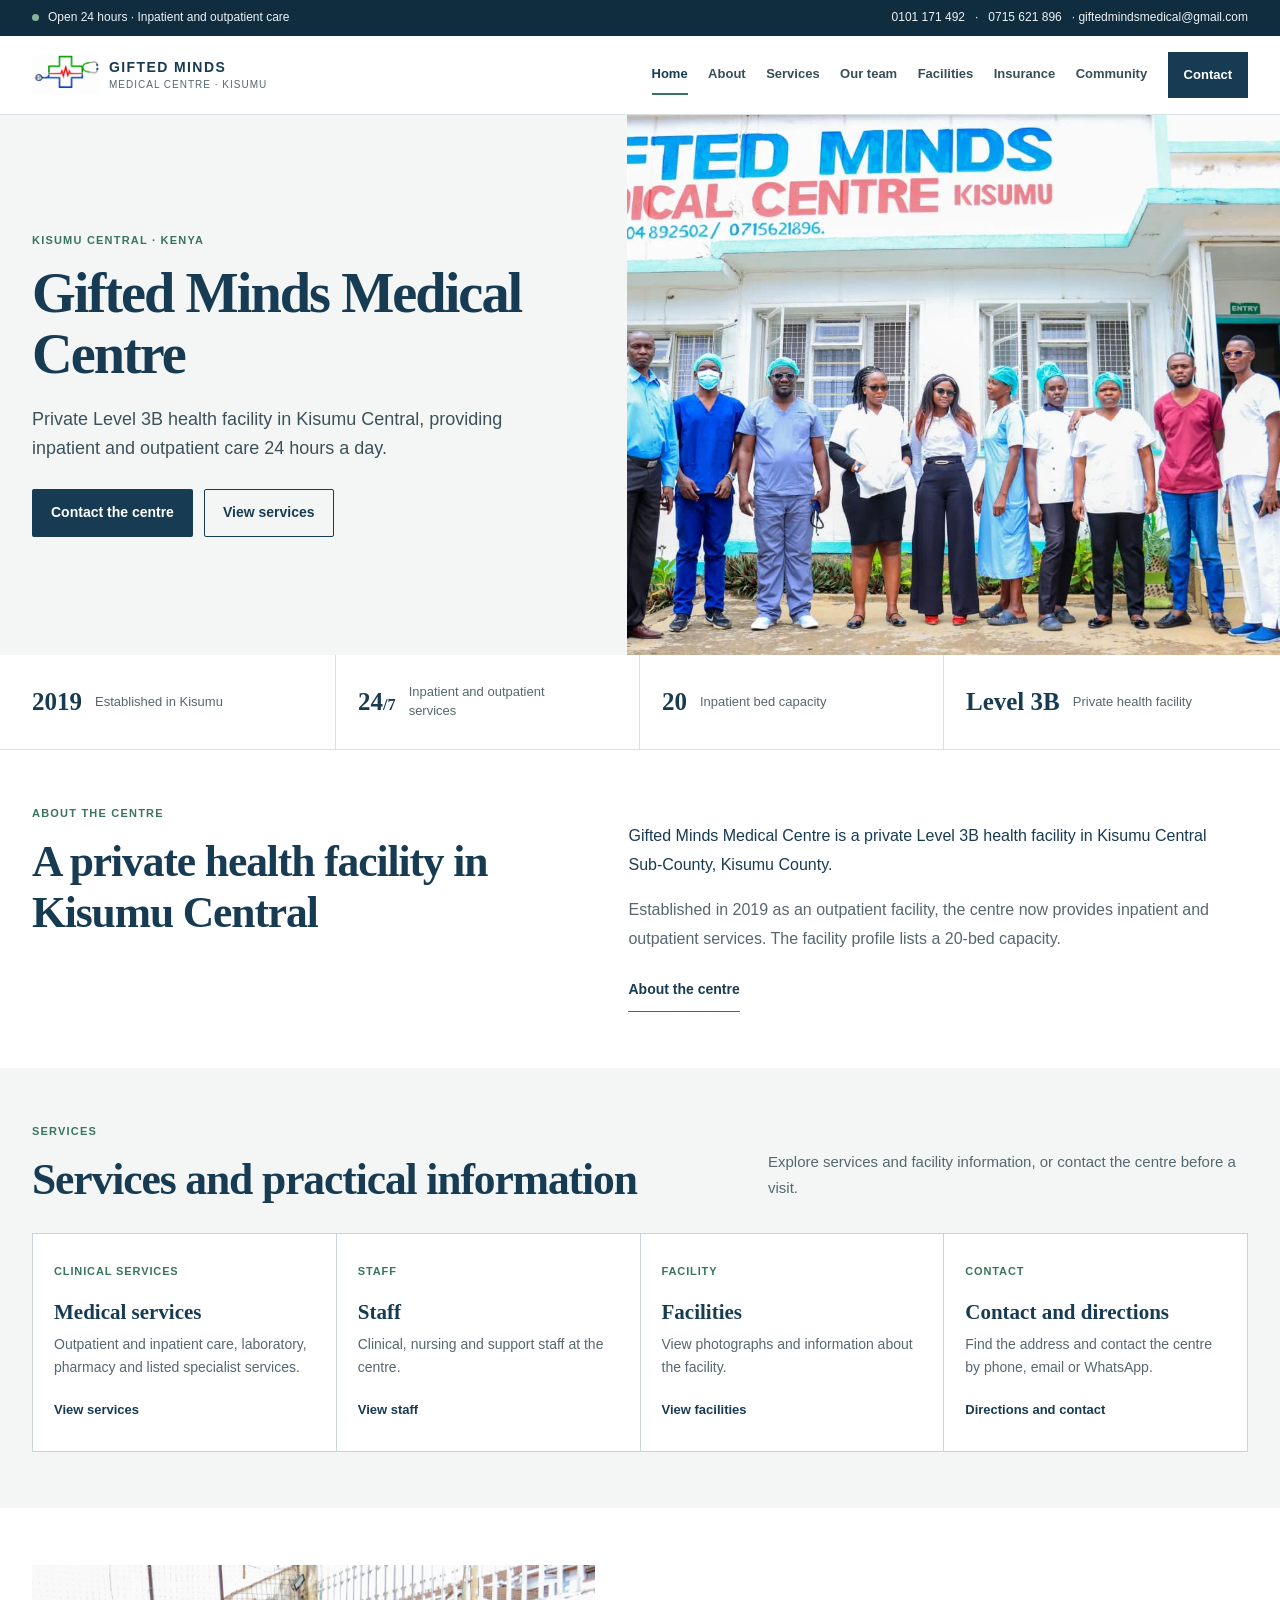
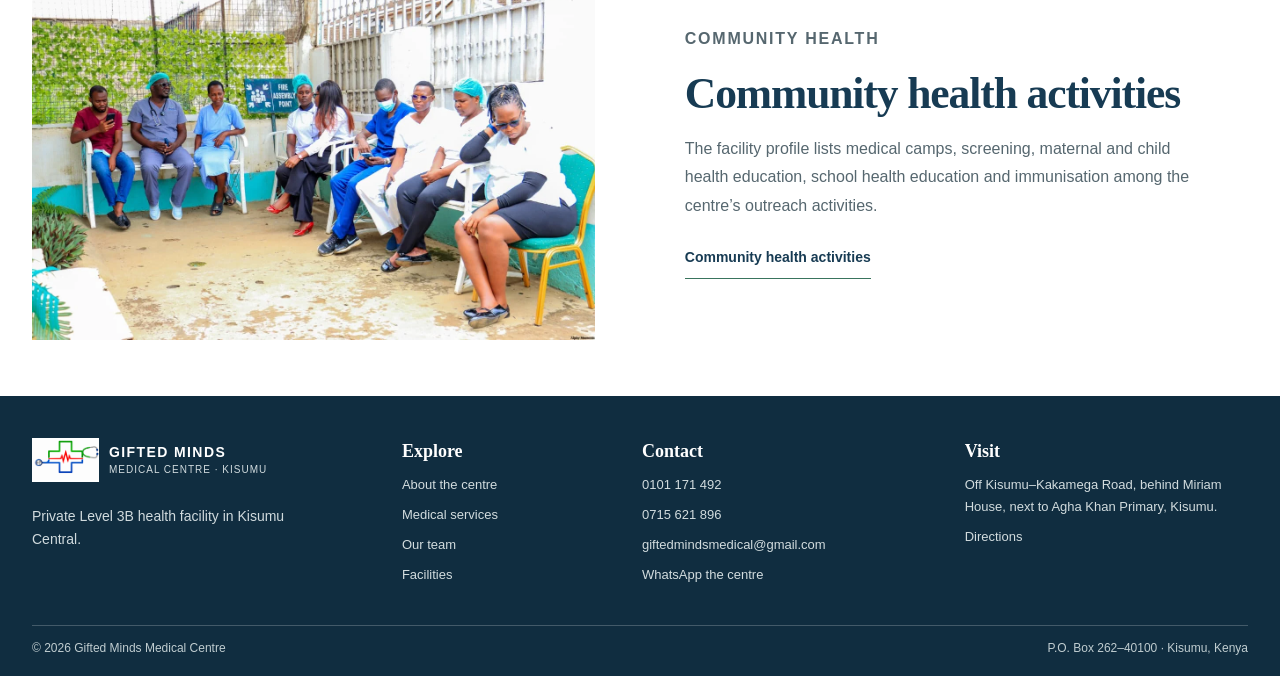
==== commit 8be3ced7: "design: extend full-bleed photography and map location" ====
--- a/index.html
+++ b/index.html
@@ -53,17 +53,19 @@
           </div>
         </div></section>
       <section class="home-facts" aria-label="Facility details">
-        <div class="home-facts__item">
-          <strong>2019</strong><span>Established in Kisumu</span>
-        </div>
-        <div class="home-facts__item">
-          <strong>24<small>/7</small></strong><span>Inpatient and outpatient services</span>
-        </div>
-        <div class="home-facts__item">
-          <strong>20</strong><span>Inpatient bed capacity</span>
-        </div>
-        <div class="home-facts__item">
-          <strong>Level 3B</strong><span>Private health facility</span>
+        <div class="home-facts__inner">
+          <div class="home-facts__item">
+            <strong>2019</strong><span>Established in Kisumu</span>
+          </div>
+          <div class="home-facts__item">
+            <strong>24<small>/7</small></strong><span>Inpatient and outpatient services</span>
+          </div>
+          <div class="home-facts__item">
+            <strong>20</strong><span>Inpatient bed capacity</span>
+          </div>
+          <div class="home-facts__item">
+            <strong>Level 3B</strong><span>Private health facility</span>
+          </div>
         </div>
       </section>
       <section class="section">
--- a/styles.css
+++ b/styles.css
@@ -32,7 +32,7 @@
 ::selection { color: var(--navy-deep); background: #dce9e3; }
 .skip-link { position: fixed; z-index: 100; top: 8px; left: 8px; padding: 10px 14px; color: var(--white); background: var(--navy); transform: translateY(-150%); }
 .skip-link:focus { transform: translateY(0); }
-.container { width: min(calc(100% - 48px), var(--site-width)); margin-inline: auto; }
+.container { width: min(calc(100% - 64px), var(--site-width)); margin-inline: auto; }
 .eyebrow { margin: 0 0 14px; color: var(--teal); font-size: 11px; font-weight: 700; letter-spacing: .11em; line-height: 1.45; text-transform: uppercase; }
 .eyebrow--light { color: var(--teal); }
 .display-title { margin: 0; color: var(--navy); font: 600 clamp(2.15rem, 3.4vw, 3.4rem)/1.16 var(--font-display); letter-spacing: -.025em; }
@@ -89,7 +89,8 @@
 .home-hero h1 em { color: var(--teal); font-style: normal; }
 .home-hero__summary { max-width: 520px; margin: 20px 0 25px; color: #3e515a; font-size: 18px; line-height: 1.65; }
 .home-hero__actions { display: flex; flex-wrap: wrap; gap: 11px; }
-.home-facts { display: grid; width: min(calc(100% - 64px), var(--site-width)); grid-template-columns: repeat(4, 1fr); margin-inline: auto; border-bottom: 1px solid var(--line); background: var(--white); }
+.home-facts { width: 100%; border-bottom: 1px solid var(--line); background: var(--white); }
+.home-facts__inner { display: grid; width: min(calc(100% - 64px), var(--site-width)); grid-template-columns: repeat(4, minmax(0, 1fr)); margin-inline: auto; }
 .home-facts__item { display: flex; min-height: 94px; align-items: center; gap: 13px; padding: 15px 22px; border-right: 1px solid var(--line); }
 .home-facts__item:first-child { padding-left: 0; }
 .home-facts__item:last-child { border-right: 0; }
@@ -115,7 +116,7 @@
 .breadcrumb a { text-decoration: underline; text-decoration-color: #aab8be; text-underline-offset: 3px; }
 .breadcrumb span[aria-current="page"] { color: var(--ink); }
 .page-intro { display: grid; grid-template-columns: minmax(0, .94fr) minmax(0, 1.06fr); min-height: 390px; background: var(--stone); }
-.page-intro__copy { display: flex; align-items: flex-start; justify-content: center; flex-direction: column; padding: 42px 5vw 42px max(5vw, calc((100vw - var(--site-width)) / 2)); }
+.page-intro__copy { display: flex; align-items: flex-start; justify-content: center; flex-direction: column; padding: 42px 5vw 42px max(32px, calc((100vw - var(--site-width)) / 2)); }
 .page-intro__copy > p:not(.eyebrow):not(.breadcrumb) { max-width: 58ch; margin: 18px 0 0; color: #4d6068; font-size: 16px; line-height: 1.75; }
 .page-intro__media { position: relative; min-height: 390px; overflow: hidden; background: #e8edeb; }
 .page-intro__media img { position: absolute; inset: 0; width: 100%; height: 100%; object-fit: cover; }
@@ -253,6 +254,18 @@
 .page-intro__media img { object-position: center; }
 .page-intro--community .page-intro__media img { object-position: center 45%; }
 .page-intro--media .page-intro__media img { object-position: center 40%; }
+.page-intro--reverse { grid-template-columns: minmax(0, 1.06fr) minmax(0, .94fr); }
+.page-intro--reverse .page-intro__copy { grid-column: 2; grid-row: 1; padding-right: max(32px, calc((100vw - var(--site-width)) / 2)); padding-left: 5vw; }
+.page-intro--reverse .page-intro__media { grid-column: 1; grid-row: 1; }
+.page-intro--backdrop { position: relative; display: block; min-height: 440px; overflow: hidden; background: var(--navy-deep); }
+.page-intro--backdrop::after { position: absolute; z-index: 1; inset: 0; background: linear-gradient(90deg, rgb(16 45 64 / 94%) 0%, rgb(16 45 64 / 78%) 37%, rgb(16 45 64 / 34%) 67%, rgb(16 45 64 / 5%) 100%); content: ""; }
+.page-intro--backdrop .page-intro__media { position: absolute; inset: 0; min-height: 0; }
+.page-intro--backdrop .page-intro__media img { object-position: center 38%; }
+.page-intro--backdrop .page-intro__copy { z-index: 2; width: min(58vw, 860px); min-height: 440px; padding: 44px 5vw 44px max(32px, calc((100vw - var(--site-width)) / 2)); color: var(--white); }
+.page-intro--backdrop .display-title { color: var(--white); }
+.page-intro--backdrop .page-intro__copy > p:not(.eyebrow):not(.breadcrumb) { color: #f1f4f2; }
+.page-intro--backdrop .eyebrow { color: #b9d6c4; }
+.page-intro--backdrop .breadcrumb, .page-intro--backdrop .breadcrumb span[aria-current="page"] { color: #eef3ef; }
 .page-intro__caption { padding: 10px 16px; background: rgb(16 45 64 / 84%); }
 .community-story--copy { grid-template-columns: .9fr 1.1fr; align-items: center; }
 .community-story--copy .community-story__copy p:last-child { max-width: 64ch; }
@@ -298,6 +311,7 @@
   .page-intro { min-height: 370px; }
   .page-intro__media { min-height: 370px; }
   .page-intro__copy { padding-block: 34px; }
+  .home-facts__inner { width: min(calc(100% - 48px), var(--site-width)); }
   .community-story--copy { gap: 28px; }
   .team-role-feature { grid-template-columns: minmax(220px, .75fr) minmax(0, 1.25fr); gap: 24px; }
   .team-role-feature__image { min-height: 320px; }
@@ -329,8 +343,7 @@
   .home-hero h1 { max-width: 560px; font-size: clamp(2.5rem, 9vw, 3.35rem); line-height: 1.08; }
   .home-hero__summary { margin-block: 15px 20px; font-size: 17px; }
   .button { min-height: 48px; padding-inline: 14px; font-size: 14px; }
-  .home-facts { grid-template-columns: repeat(2, 1fr); padding-inline: 18px; }
-  .home-facts { width: calc(100% - 36px); }
+  .home-facts__inner { width: calc(100% - 36px); grid-template-columns: repeat(2, minmax(0, 1fr)); }
   .home-facts__item, .home-facts__item:first-child { min-height: 76px; padding: 11px 8px; border-right: 1px solid var(--line); }
   .home-facts__item:nth-child(2n) { border-right: 0; }
   .home-facts__item:nth-child(-n+2) { border-bottom: 1px solid var(--line); }
@@ -351,10 +364,15 @@
   .home-community__photo img { min-height: 250px; }
   .page-intro { grid-template-columns: 1fr; min-height: 0; }
   .page-intro__copy { padding: 35px 18px 32px; }
+  .page-intro--reverse .page-intro__copy, .page-intro--reverse .page-intro__media { grid-column: 1; grid-row: auto; }
   .page-intro__copy > p:not(.eyebrow):not(.breadcrumb) { margin-top: 14px; font-size: 16px; }
   .page-intro__media { min-height: 260px; }
   .page-intro--facility .page-intro__media { min-height: 220px; }
   .page-intro--plain .page-intro__copy { min-height: 0; padding-block: 36px; }
+  .page-intro--backdrop { min-height: 0; }
+  .page-intro--backdrop::after { display: none; }
+  .page-intro--backdrop .page-intro__copy { width: 100%; min-height: 0; padding: 35px 18px 32px; background: var(--navy-deep); }
+  .page-intro--backdrop .page-intro__media { position: relative; min-height: 250px; }
   .breadcrumb { margin-bottom: 15px; font-size: 13px; }
   .story-grid__aside { min-height: 290px; }
   .mission-grid { grid-template-columns: 1fr; }
@@ -410,7 +428,7 @@
 }
 @media (max-width: 380px) {
   .container, .home-hero__inner { width: calc(100% - 30px); }
-  .home-facts { width: calc(100% - 30px); }
+  .home-facts__inner { width: calc(100% - 30px); }
   .utility__contacts { gap: 6px; font-size: 11px; }
   .brand { gap: 7px; }
   .brand-logo { width: 50px; }
@@ -418,7 +436,6 @@
   .brand-copy small { font-size: 8px; letter-spacing: .07em; }
   .home-hero__actions { align-items: stretch; flex-direction: column; }
   .home-hero__actions .button { width: 100%; }
-  .home-facts { padding-inline: 12px; }
   .home-facts__item { gap: 8px; }
   .home-facts strong { font-size: 19px; }
   .home-facts span { font-size: 11px; }
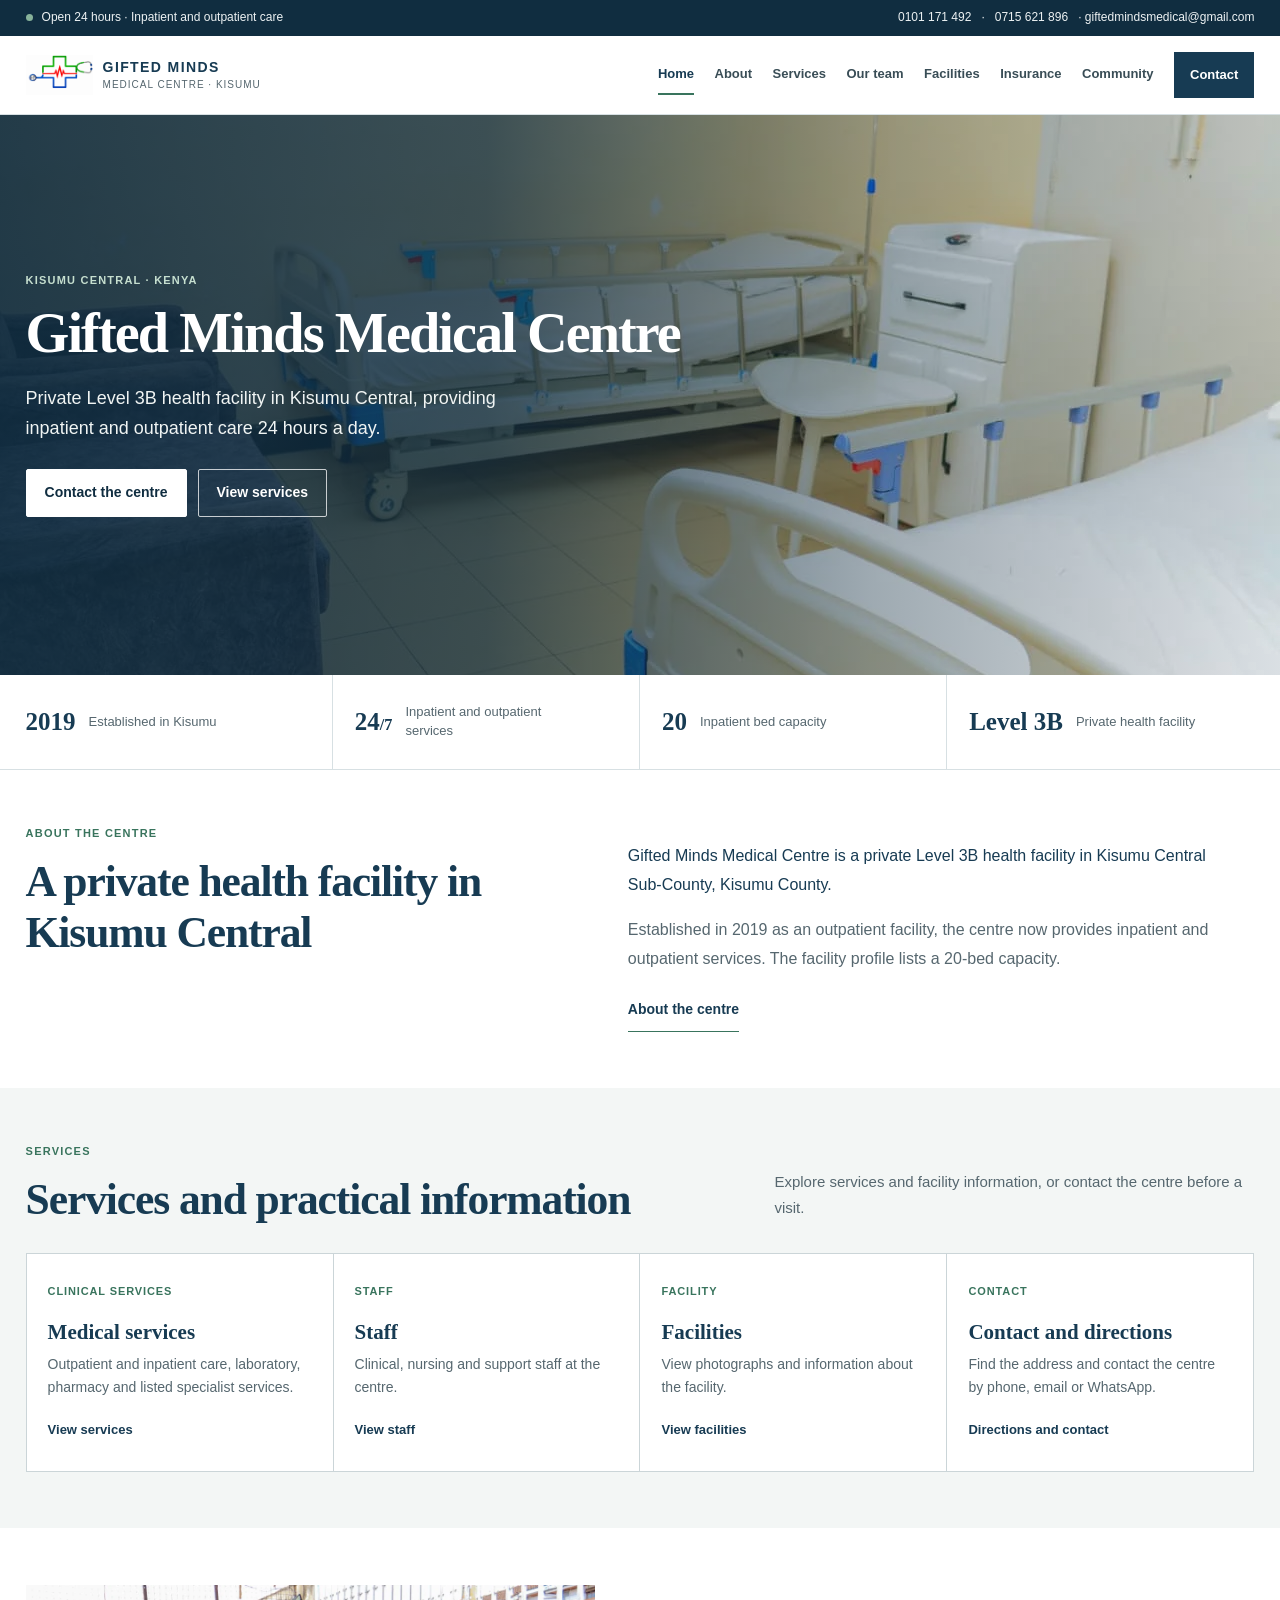
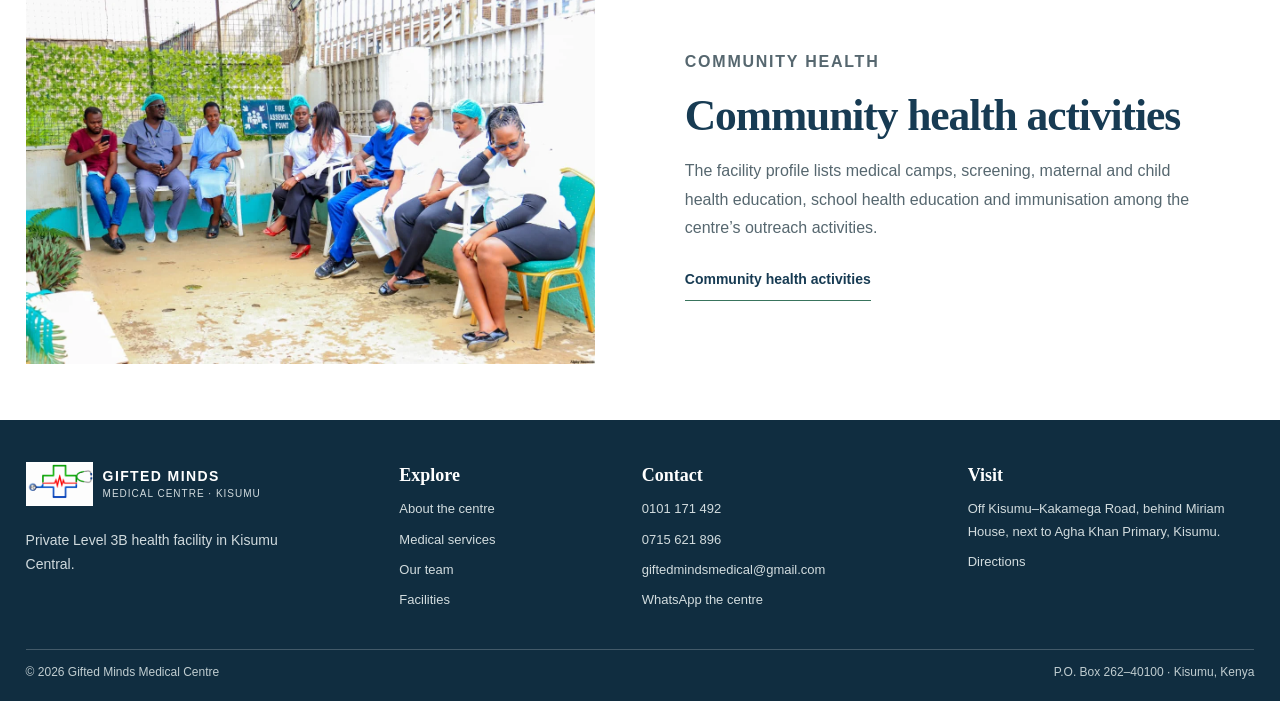
==== commit 3198a988: "refine wide layouts and staff profiles" ====
--- a/index.html
+++ b/index.html
@@ -36,7 +36,8 @@
     </header>
     <main id="main-content">
       <section class="home-hero" aria-labelledby="home-title">
-        <img class="home-hero__image" src="assets/images/facility-19.23.43.webp" alt="Gifted Minds Medical Centre entrance with its sign" fetchpriority="high" width="1280" height="853">
+        <img class="home-hero__image" src="assets/images/facility-19.23.41-2.webp" alt="" fetchpriority="high" width="1280" height="853">
+        <span class="home-hero__shade" aria-hidden="true"></span>
         <div class="container home-hero__inner">
           <div class="home-hero__copy">
             <p class="eyebrow eyebrow--light">
--- a/styles.css
+++ b/styles.css
@@ -13,7 +13,7 @@
   --white: #ffffff;
   --font-body: Arial, Helvetica, sans-serif;
   --font-display: Georgia, "Times New Roman", serif;
-  --site-width: 1320px;
+  --site-width: 1840px;
   font-family: var(--font-body);
   color: var(--ink);
   background: var(--paper);
@@ -32,7 +32,7 @@
 ::selection { color: var(--navy-deep); background: #dce9e3; }
 .skip-link { position: fixed; z-index: 100; top: 8px; left: 8px; padding: 10px 14px; color: var(--white); background: var(--navy); transform: translateY(-150%); }
 .skip-link:focus { transform: translateY(0); }
-.container { width: min(calc(100% - 64px), var(--site-width)); margin-inline: auto; }
+.container { width: min(calc(100% - clamp(32px, 4vw, 80px)), var(--site-width)); margin-inline: auto; }
 .eyebrow { margin: 0 0 14px; color: var(--teal); font-size: 11px; font-weight: 700; letter-spacing: .11em; line-height: 1.45; text-transform: uppercase; }
 .eyebrow--light { color: var(--teal); }
 .display-title { margin: 0; color: var(--navy); font: 600 clamp(2.15rem, 3.4vw, 3.4rem)/1.16 var(--font-display); letter-spacing: -.025em; }
@@ -80,17 +80,22 @@
 .menu-toggle[aria-expanded="true"] span:last-child { transform: translateY(-7px) rotate(-45deg); }
 
 /* Homepage */
-.home-hero { position: relative; min-height: 540px; overflow: hidden; background: var(--stone); }
-.home-hero__image { position: absolute; inset: 0 0 0 auto; width: 51%; height: 100%; object-fit: cover; object-position: center 38%; }
-.home-hero__shade { display: none; }
-.home-hero__inner { position: relative; z-index: 1; display: flex; width: min(calc(100% - 64px), var(--site-width)); min-height: 540px; align-items: center; margin-inline: auto; padding-block: 52px; }
-.home-hero__copy { width: 49%; max-width: 570px; }
-.home-hero h1 { max-width: 590px; margin: 0; color: var(--navy); font: 600 clamp(2.8rem, 4.4vw, 4.5rem)/1.08 var(--font-display); letter-spacing: -.035em; }
+.home-hero { position: relative; min-height: 560px; overflow: hidden; background: var(--navy-deep); }
+.home-hero__image { position: absolute; inset: 0; width: 100%; height: 100%; object-fit: cover; object-position: center 48%; }
+.home-hero__shade { position: absolute; z-index: 1; inset: 0; display: block; background: linear-gradient(90deg, rgb(16 45 64 / 91%) 0%, rgb(16 45 64 / 80%) 38%, rgb(16 45 64 / 40%) 68%, rgb(16 45 64 / 12%) 100%); }
+.home-hero__inner { position: relative; z-index: 2; display: flex; width: min(calc(100% - clamp(32px, 4vw, 80px)), var(--site-width)); min-height: 560px; align-items: center; margin-inline: auto; padding-block: 52px; }
+.home-hero__copy { width: 54%; max-width: 740px; }
+.home-hero h1 { max-width: 680px; margin: 0; color: var(--white); font: 600 clamp(2.8rem, 4.4vw, 4.5rem)/1.08 var(--font-display); letter-spacing: -.035em; }
 .home-hero h1 em { color: var(--teal); font-style: normal; }
-.home-hero__summary { max-width: 520px; margin: 20px 0 25px; color: #3e515a; font-size: 18px; line-height: 1.65; }
+.home-hero__summary { max-width: 520px; margin: 20px 0 25px; color: #f0f4f3; font-size: 18px; line-height: 1.65; }
+.home-hero .eyebrow { color: #c6dfcf; }
+.home-hero .button--navy { border-color: var(--white); color: var(--navy-deep); background: var(--white); }
+.home-hero .button--navy:hover { border-color: #e7efeb; color: var(--navy-deep); background: #e7efeb; }
+.home-hero .button--outline { border-color: rgb(255 255 255 / 75%); color: var(--white); background: transparent; }
+.home-hero .button--outline:hover { color: var(--navy-deep); background: var(--white); }
 .home-hero__actions { display: flex; flex-wrap: wrap; gap: 11px; }
 .home-facts { width: 100%; border-bottom: 1px solid var(--line); background: var(--white); }
-.home-facts__inner { display: grid; width: min(calc(100% - 64px), var(--site-width)); grid-template-columns: repeat(4, minmax(0, 1fr)); margin-inline: auto; }
+.home-facts__inner { display: grid; width: min(calc(100% - clamp(32px, 4vw, 80px)), var(--site-width)); grid-template-columns: repeat(4, minmax(0, 1fr)); margin-inline: auto; }
 .home-facts__item { display: flex; min-height: 94px; align-items: center; gap: 13px; padding: 15px 22px; border-right: 1px solid var(--line); }
 .home-facts__item:first-child { padding-left: 0; }
 .home-facts__item:last-child { border-right: 0; }
@@ -116,7 +121,7 @@
 .breadcrumb a { text-decoration: underline; text-decoration-color: #aab8be; text-underline-offset: 3px; }
 .breadcrumb span[aria-current="page"] { color: var(--ink); }
 .page-intro { display: grid; grid-template-columns: minmax(0, .94fr) minmax(0, 1.06fr); min-height: 390px; background: var(--stone); }
-.page-intro__copy { display: flex; align-items: flex-start; justify-content: center; flex-direction: column; padding: 42px 5vw 42px max(32px, calc((100vw - var(--site-width)) / 2)); }
+.page-intro__copy { display: flex; align-items: flex-start; justify-content: center; flex-direction: column; padding: 42px 4vw 42px 4vw; }
 .page-intro__copy > p:not(.eyebrow):not(.breadcrumb) { max-width: 58ch; margin: 18px 0 0; color: #4d6068; font-size: 16px; line-height: 1.75; }
 .page-intro__media { position: relative; min-height: 390px; overflow: hidden; background: #e8edeb; }
 .page-intro__media img { position: absolute; inset: 0; width: 100%; height: 100%; object-fit: cover; }
@@ -128,6 +133,8 @@
 .page-intro--plain .page-intro__copy { min-height: 280px; padding-block: 40px; }
 .page-intro--plain .display-title { max-width: 850px; }
 .page-intro--plain .page-intro__copy > p:not(.eyebrow):not(.breadcrumb) { max-width: 720px; }
+.page-intro--team { grid-template-columns: minmax(0, 1.14fr) minmax(0, .86fr); min-height: 320px; }
+.page-intro--team .page-intro__media { min-height: 320px; }
 .page-intro--facility { min-height: 390px; }
 .page-intro--facility .page-intro__media { min-height: 390px; }
 .page-intro--facility .page-intro__media img { object-position: center bottom; }
@@ -172,13 +179,23 @@
 .service-note a { flex: 0 0 auto; color: var(--navy); font-size: 14px; font-weight: 700; text-decoration: underline; text-underline-offset: 3px; }
 
 /* Staff */
-.people-grid { display: grid; grid-template-columns: repeat(3, minmax(0, 1fr)); gap: 22px; }
-.person { min-width: 0; overflow: hidden; border: 1px solid var(--line); background: var(--white); }
-.person img { width: 100%; aspect-ratio: 4 / 3; object-fit: cover; object-position: center 27%; }
+.people-grid { display: grid; grid-template-columns: repeat(4, minmax(0, 1fr)); gap: 18px; }
+.people-grid--doctors { grid-template-columns: repeat(2, minmax(0, 1fr)); margin-bottom: 26px; }
+.person { display: grid; min-width: 0; grid-template-columns: 180px minmax(0, 1fr); align-items: stretch; overflow: hidden; border: 1px solid var(--line); background: var(--white); }
+.people-grid--doctors .person { grid-template-columns: 220px minmax(0, 1fr); }
+.person img { width: 100%; height: 228px; object-fit: cover; object-position: center 27%; }
+.people-grid--doctors .person img { height: 258px; }
+.person--francis img { object-position: center 24%; }
+.person--fred img { object-position: 68% 25%; }
+.person--susan img { object-position: center 24%; }
+.person--timothy img { object-position: center 22%; }
+.person--matron img { object-position: center 20%; }
+.person--nursing img { object-position: center 28%; }
 .person::after { display: none; }
-.person__caption { position: static; padding: 14px 16px 16px; color: var(--navy); background: var(--white); }
+.person__caption { position: static; align-self: center; padding: 18px 18px 20px; color: var(--navy); background: var(--white); }
 .person__caption small { color: var(--teal); font-size: 12px; font-weight: 700; letter-spacing: .04em; text-transform: none; }
 .person__caption h2 { margin: 4px 0 0; color: var(--navy); font: 600 20px/1.35 var(--font-display); }
+.person__bio { margin: 11px 0 0; color: var(--muted); font-size: 14px; line-height: 1.65; }
 .person--wide { grid-column: auto; }
 .team-roles { display: grid; grid-template-columns: repeat(3, 1fr); gap: 0 22px; margin-top: 28px; border-top: 1px solid var(--line); }
 .team-roles p { margin: 0; padding: 12px 0; border-bottom: 1px solid var(--line); color: #40545c; font-size: 15px; }
@@ -287,8 +304,12 @@
 .site-footer { padding-top: 42px; }
 
 @media (min-width: 1600px) {
-  .home-hero { min-height: 560px; }
-  .home-hero__inner { min-height: 560px; }
+  .home-hero { min-height: 580px; }
+  .home-hero__inner { min-height: 580px; }
+}
+@media (min-width: 1201px) and (max-width: 1599px) {
+  .people-grid:not(.people-grid--doctors) { grid-template-columns: repeat(3, minmax(0, 1fr)); }
+  .people-grid:not(.people-grid--doctors) .person:last-child:nth-child(3n + 1) { grid-column: 2; }
 }
 @media (max-width: 1200px) {
   .nav-wrap { min-height: 72px; }
@@ -298,7 +319,11 @@
   .brand-logo { width: 61px; height: 40px; }
   .values-grid { grid-template-columns: repeat(3, 1fr); }
   .values-grid > :first-child { grid-column: span 3; }
-  .people-grid { grid-template-columns: repeat(3, minmax(0, 1fr)); }
+  .people-grid { grid-template-columns: repeat(2, minmax(0, 1fr)); }
+  .people-grid--doctors .person { grid-template-columns: 185px minmax(0, 1fr); }
+  .people-grid--doctors .person img { height: 255px; }
+  .person { grid-template-columns: 145px minmax(0, 1fr); }
+  .person img { height: 215px; }
 }
 @media (max-width: 980px) {
   .menu-toggle { display: flex; }
@@ -336,9 +361,10 @@
   .brand-copy strong { font-size: 12px; }
   .brand-copy small { font-size: 9px; }
   .primary-nav { padding-inline: 18px; }
-  .home-hero { min-height: 0; overflow: visible; }
-  .home-hero__image { position: relative; inset: auto; width: 100%; height: clamp(210px, 58vw, 310px); object-position: center 35%; }
-  .home-hero__inner { min-height: 0; padding-block: 38px 42px; }
+  .home-hero { min-height: 0; }
+  .home-hero__image { position: absolute; inset: 0; width: 100%; height: 100%; object-position: 58% center; }
+  .home-hero__shade { background: linear-gradient(90deg, rgb(16 45 64 / 91%) 0%, rgb(16 45 64 / 78%) 58%, rgb(16 45 64 / 42%) 100%); }
+  .home-hero__inner { min-height: 460px; padding-block: 38px 42px; }
   .home-hero__copy { width: 100%; max-width: 580px; }
   .home-hero h1 { max-width: 560px; font-size: clamp(2.5rem, 9vw, 3.35rem); line-height: 1.08; }
   .home-hero__summary { margin-block: 15px 20px; font-size: 17px; }
@@ -368,6 +394,7 @@
   .page-intro__copy > p:not(.eyebrow):not(.breadcrumb) { margin-top: 14px; font-size: 16px; }
   .page-intro__media { min-height: 260px; }
   .page-intro--facility .page-intro__media { min-height: 220px; }
+  .page-intro--team .page-intro__media { min-height: 230px; }
   .page-intro--plain .page-intro__copy { min-height: 0; padding-block: 36px; }
   .page-intro--backdrop { min-height: 0; }
   .page-intro--backdrop::after { display: none; }
@@ -392,11 +419,14 @@
   .service-group p { min-height: 0; font-size: 15px; }
   .service-group li { font-size: 15px; }
   .service-note { align-items: flex-start; flex-direction: column; gap: 10px; }
-  .people-grid { grid-template-columns: repeat(2, minmax(0, 1fr)); gap: 12px; }
-  .person img { aspect-ratio: 3 / 4; }
-  .person__caption { padding: 11px 12px 13px; }
+  .people-grid, .people-grid--doctors { grid-template-columns: 1fr; gap: 12px; }
+  .people-grid--doctors { margin-bottom: 18px; }
+  .person, .people-grid--doctors .person { grid-template-columns: minmax(118px, 38%) minmax(0, 1fr); }
+  .person img, .people-grid--doctors .person img { height: 205px; }
+  .person__caption { padding: 12px 13px 14px; }
   .person__caption h2 { font-size: 17px; }
   .person__caption small { font-size: 11px; }
+  .person__bio { margin-top: 8px; font-size: 13px; line-height: 1.55; }
   .team-roles { grid-template-columns: repeat(2, 1fr); gap: 0 14px; }
   .team-role-feature { grid-template-columns: 1fr; gap: 18px; margin-top: 20px; }
   .team-role-feature__image { min-height: 230px; }
@@ -439,7 +469,9 @@
   .home-facts__item { gap: 8px; }
   .home-facts strong { font-size: 19px; }
   .home-facts span { font-size: 11px; }
-  .people-grid { gap: 8px; }
+  .people-grid { gap: 9px; }
+  .person, .people-grid--doctors .person { grid-template-columns: minmax(105px, 36%) minmax(0, 1fr); }
+  .person img, .people-grid--doctors .person img { height: 195px; }
   .person__caption { padding: 9px; }
   .person__caption h2 { font-size: 15px; }
   .facility-gallery { grid-template-rows: 170px repeat(3, 120px); }
